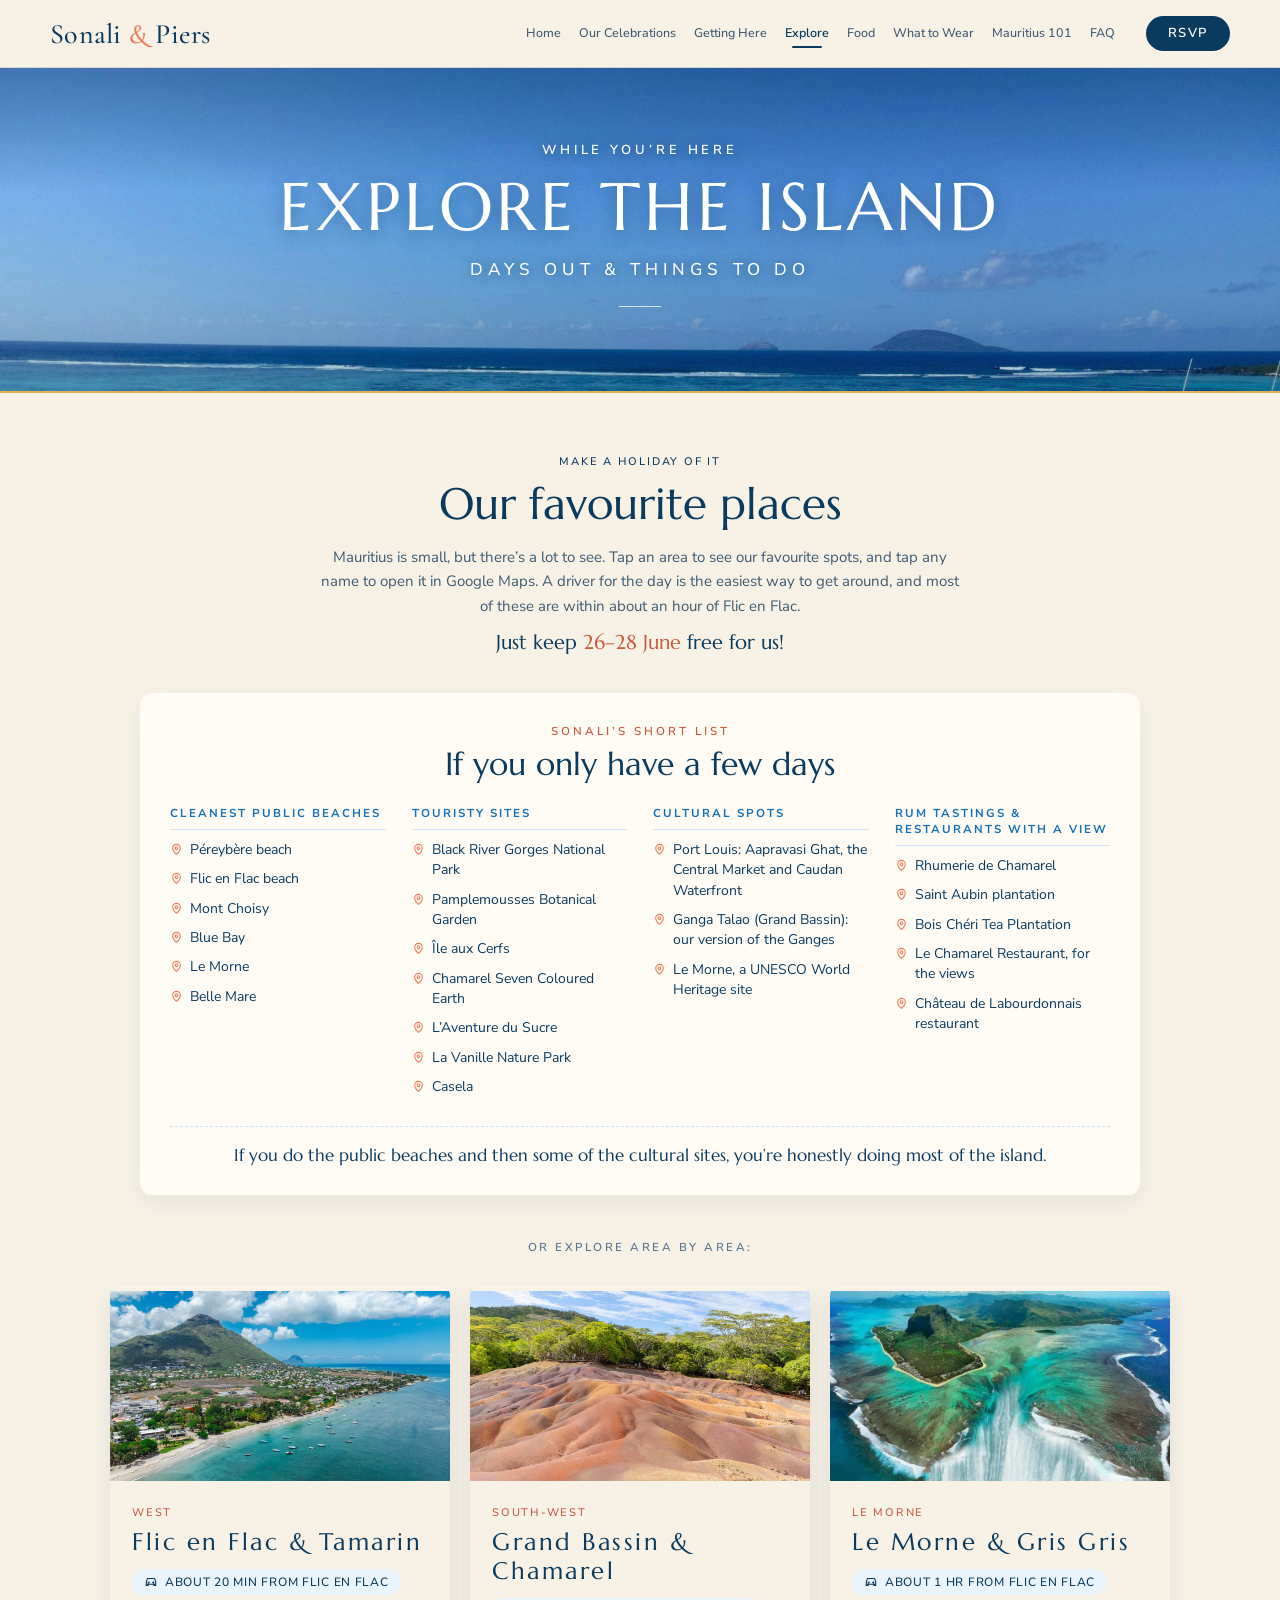
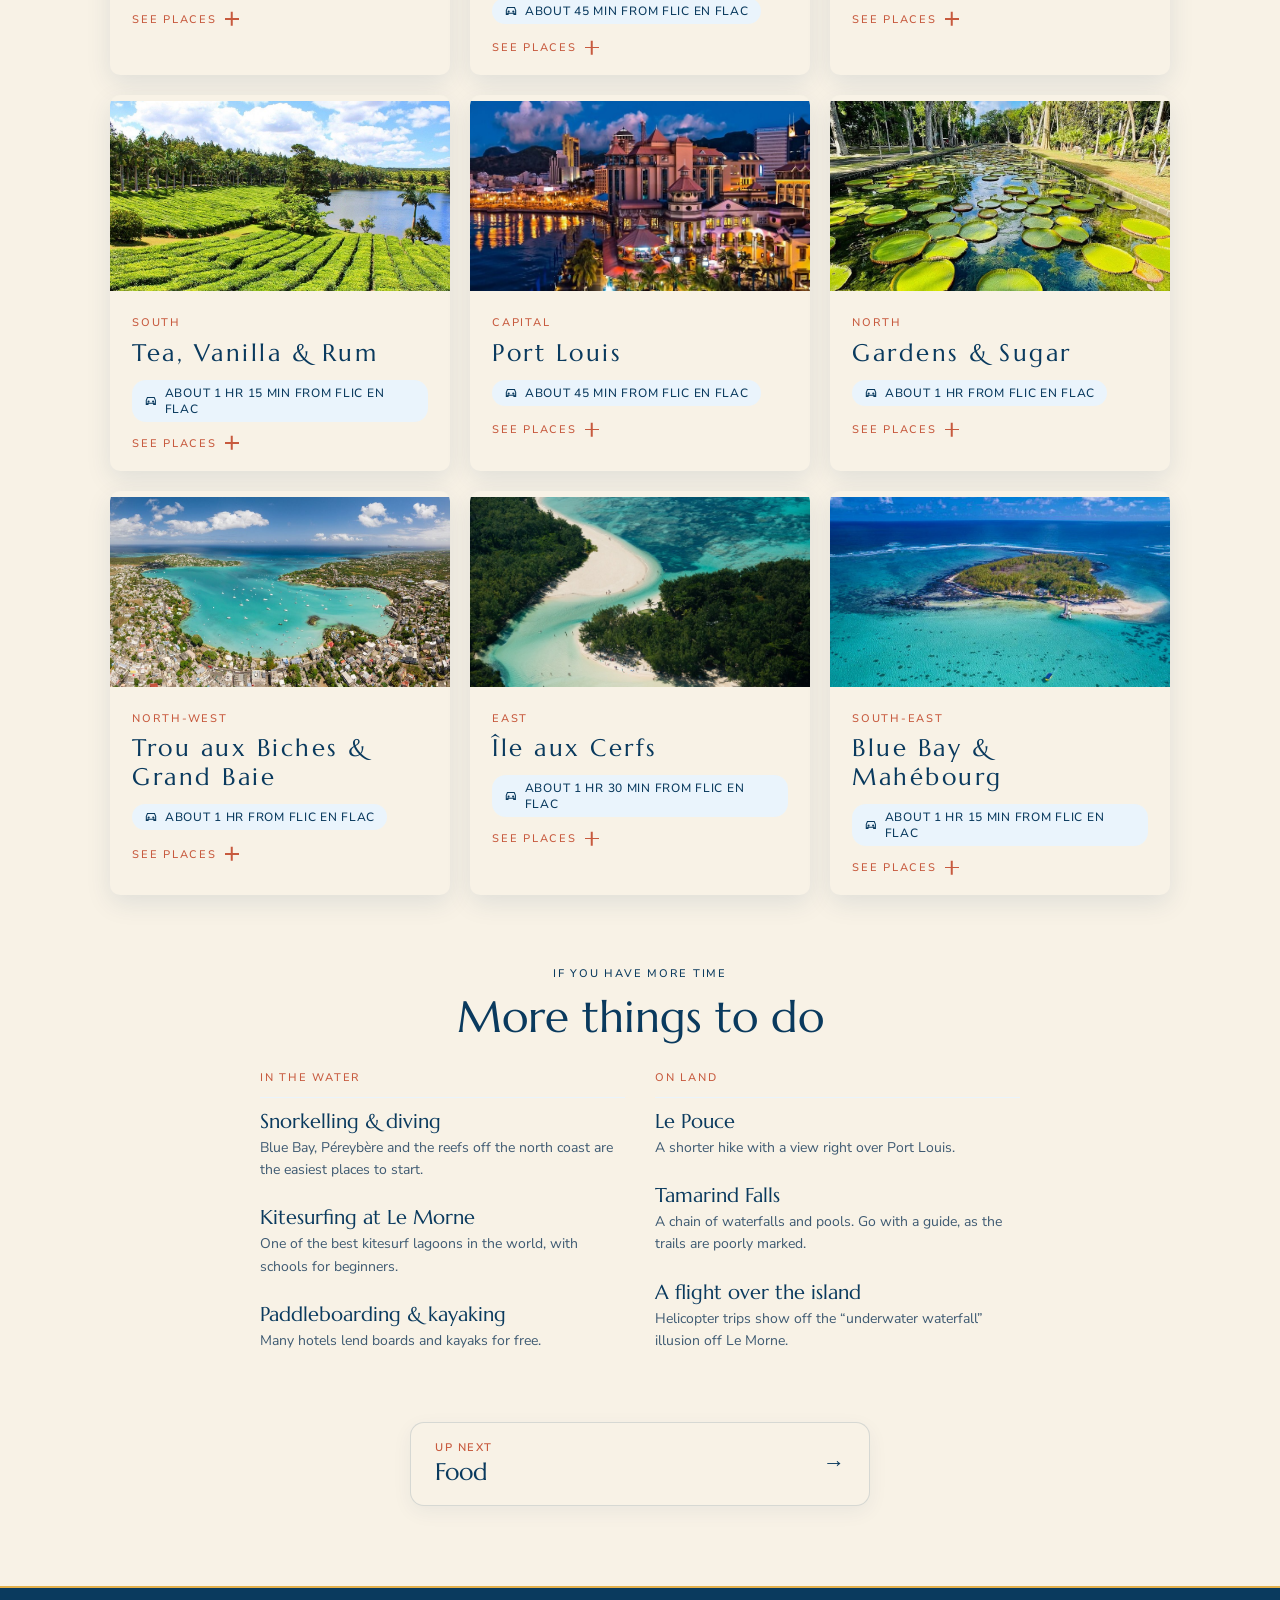
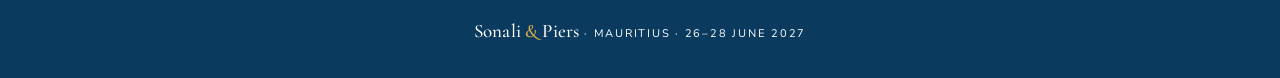
==== explore.html @ d10de2d9 "Five-tab phone menu, link previews, readable labels, code tidy-up - Phone menu: five tabs (Home, Cel" ====
<!doctype html>
<html lang="en">
<head>
		<meta charset="UTF-8" />
		<meta
			name="viewport"
			content="width=device-width, initial-scale=1.0, viewport-fit=cover" />
		<meta
			name="theme-color"
			content="#0d6663" />
		<title>Sonali &amp; Piers | Explore the Island</title>
		<meta name="description" content="Days out and things to do in Mauritius, from Sonali &amp; Piers’s wedding guide." />
		<meta property="og:type" content="website" />
		<meta property="og:site_name" content="Sonali &amp; Piers" />
		<meta property="og:title" content="Sonali &amp; Piers | Explore the Island" />
		<meta property="og:description" content="Days out and things to do in Mauritius, from Sonali &amp; Piers’s wedding guide." />
		<meta property="og:url" content="https://piers-kirk.github.io/sonali-and-piers-wedding-website/explore.html" />
		<meta property="og:image" content="https://piers-kirk.github.io/sonali-and-piers-wedding-website/assets/images/share.jpg" />
		<meta property="og:image:width" content="1200" />
		<meta property="og:image:height" content="630" />
		<meta property="og:image:alt" content="Sonali &amp; Piers, Mauritius, 26 to 28 June 2027, over an aerial photo of Le Morne" />
		<meta name="twitter:card" content="summary_large_image" />
		<meta name="theme-color" content="#f8f2e6" />
		<link
			rel="preconnect"
			href="https://fonts.googleapis.com" />
		<link
			rel="preconnect"
			href="https://fonts.gstatic.com"
			crossorigin />
		<link
			href="https://fonts.googleapis.com/css2?family=Cormorant+Garamond:wght@500;600&family=Marcellus&family=Nunito+Sans:wght@300;400;600;700&family=Great+Vibes&display=swap"
			rel="stylesheet" />
		<link rel="icon" href="assets/images/favicon.svg" type="image/svg+xml" />
		<link rel="stylesheet" href="assets/css/explore.css" />
		<link rel="stylesheet" href="assets/css/site.css" />
</head>
<body data-page="explore">
		<header class="site-head">
			<a class="brand" href="index.html#home" aria-label="Sonali and Piers, home">Sonali <span>&amp;</span> Piers</a>
			<nav class="site-nav" aria-label="Main"><a href="index.html#home" data-nav="home">Home</a><a href="index.html#itinerary" data-nav="itinerary">Our Celebrations</a><a href="index.html#travel" data-nav="travel">Getting Here</a><a href="explore.html" data-nav="explore">Explore</a><a href="food.html" data-nav="food">Food</a><a href="wear.html" data-nav="wear">What to Wear</a><a href="tips.html" data-nav="tips">Mauritius 101</a><a href="index.html#faq" data-nav="faq">FAQ</a></nav>
			<a class="head-rsvp" href="index.html#rsvp" data-nav="rsvp">RSVP</a>
		</header>
		<nav class="tabbar" aria-label="Main"><a href="index.html#home" data-nav="home"><svg viewBox="0 0 24 24" aria-hidden="true"><path d="M3 10.5 12 3l9 7.5"/><path d="M5 9.5V20h5v-6h4v6h5V9.5"/></svg><span>Home</span></a><a href="index.html#itinerary" data-nav="itinerary"><svg viewBox="0 0 24 24" aria-hidden="true"><rect x="3.5" y="5" width="17" height="15.5" rx="2"/><path d="M3.5 10h17M8 3v4M16 3v4"/><path d="m9.2 15 2 2 3.8-4" /></svg><span>Celebrations</span></a><a href="index.html#travel" data-nav="travel"><svg viewBox="0 0 24 24" aria-hidden="true"><path d="M10.2 20.5 12 15l4.6 4.3 1.6-.6-2.4-6.5 3.6-3.6a1.9 1.9 0 0 0-2.7-2.7l-3.6 3.6-6.5-2.4-.6 1.6L10.3 12l-5.5 1.8-1.4-1.4-1.3.6 2.3 2.8 2.8 2.3.6-1.3z"/></svg><span>Getting Here</span></a><a href="explore.html" data-nav="explore"><svg viewBox="0 0 24 24" aria-hidden="true"><circle cx="12" cy="12" r="8.5"/><path d="m15.5 8.5-2 5-5 2 2-5z"/></svg><span>Explore</span></a><button class="tab-more" type="button" aria-expanded="false" aria-controls="more-sheet"><svg viewBox="0 0 24 24" aria-hidden="true"><rect x="4" y="4" width="6.5" height="6.5" rx="1.6"/><rect x="13.5" y="4" width="6.5" height="6.5" rx="1.6"/><rect x="4" y="13.5" width="6.5" height="6.5" rx="1.6"/><rect x="13.5" y="13.5" width="6.5" height="6.5" rx="1.6"/></svg><span>More</span></button></nav>
		<div class="more-sheet" id="more-sheet" hidden><div class="more-scrim" data-close-more></div><div class="more-panel" role="dialog" aria-modal="true" aria-label="More pages"><p class="more-h">More</p><ul><li><a href="food.html" data-nav="food"><svg viewBox="0 0 24 24" aria-hidden="true"><path d="M7 3v8M4.5 3v5a2.5 2.5 0 0 0 5 0V3M7 11v10"/><path d="M17.5 21V3c-2.2 1.3-3.5 3.7-3.5 7v3h3.5"/></svg><span>Food</span><i aria-hidden="true">›</i></a></li><li><a href="wear.html" data-nav="wear"><svg viewBox="0 0 24 24" aria-hidden="true"><path d="M12 7.5a2 2 0 1 1 2-2"/><path d="M12 7.5v1.2L3.2 15.6a1 1 0 0 0 .6 1.9h16.4a1 1 0 0 0 .6-1.9L12 8.7"/></svg><span>What to Wear</span><i aria-hidden="true">›</i></a></li><li><a href="tips.html" data-nav="tips"><svg viewBox="0 0 24 24" aria-hidden="true"><circle cx="12" cy="12" r="8.5"/><path d="M12 11v5.5"/><circle cx="12" cy="7.8" r=".7" fill="currentColor"/></svg><span>Mauritius 101</span><i aria-hidden="true">›</i></a></li><li><a href="index.html#faq" data-nav="faq"><svg viewBox="0 0 24 24" aria-hidden="true"><circle cx="12" cy="12" r="8.5"/><path d="M9.7 9.5a2.4 2.4 0 1 1 3.3 2.2c-.7.3-1 .8-1 1.5v.4"/><circle cx="12" cy="16.6" r=".6" fill="currentColor"/></svg><span>FAQ</span><i aria-hidden="true">›</i></a></li></ul></div></div>
		<header class="hero mini" id="home"><div class="hero-content"><p class="eyebrow">WHILE YOU’RE HERE</p><h1>EXPLORE THE ISLAND</h1><p class="hero-location">DAYS OUT &amp; THINGS TO DO</p><span class="hero-rule" aria-hidden="true"></span></div></header>
<main><section class="explore xp">
<p class="section-label">MAKE A HOLIDAY OF IT</p><h2>Our favourite places</h2>
<p class="xp-lede">Mauritius is small, but there’s a lot to see. Tap an area to see our favourite spots, and tap any name to open it in Google Maps. A driver for the day is the easiest way to get around, and most of these are within about an hour of Flic en Flac.</p>
<p class="xp-save">Just keep <b>26–28 June</b> free for us!</p>
<div class="ql"><p class="ql-k">SONALI’S SHORT LIST</p><h3 class="ql-t">If you only have a few days</h3><div class="ql-grid"><div class="ql-c"><p class="ql-h">Cleanest public beaches</p><ul><li><a href="https://www.google.com/maps/search/?api=1&query=P%C3%A9reyb%C3%A8re+beach%2C+Mauritius" target="_blank" rel="noopener"><svg viewBox="0 0 24 24" aria-hidden="true"><path d="M12 21s-7-6.2-7-11.5A7 7 0 0 1 19 9.5C19 14.8 12 21 12 21z"/><circle cx="12" cy="9.5" r="2.5"/></svg><span>Péreybère beach</span></a></li><li><a href="https://www.google.com/maps/search/?api=1&query=Flic+en+Flac+public+beach%2C+Mauritius" target="_blank" rel="noopener"><svg viewBox="0 0 24 24" aria-hidden="true"><path d="M12 21s-7-6.2-7-11.5A7 7 0 0 1 19 9.5C19 14.8 12 21 12 21z"/><circle cx="12" cy="9.5" r="2.5"/></svg><span>Flic en Flac beach</span></a></li><li><a href="https://www.google.com/maps/search/?api=1&query=Mont+Choisy+beach%2C+Mauritius" target="_blank" rel="noopener"><svg viewBox="0 0 24 24" aria-hidden="true"><path d="M12 21s-7-6.2-7-11.5A7 7 0 0 1 19 9.5C19 14.8 12 21 12 21z"/><circle cx="12" cy="9.5" r="2.5"/></svg><span>Mont Choisy</span></a></li><li><a href="https://www.google.com/maps/search/?api=1&query=Blue+Bay+public+beach%2C+Mauritius" target="_blank" rel="noopener"><svg viewBox="0 0 24 24" aria-hidden="true"><path d="M12 21s-7-6.2-7-11.5A7 7 0 0 1 19 9.5C19 14.8 12 21 12 21z"/><circle cx="12" cy="9.5" r="2.5"/></svg><span>Blue Bay</span></a></li><li><a href="https://www.google.com/maps/search/?api=1&query=Le+Morne+public+beach%2C+Mauritius" target="_blank" rel="noopener"><svg viewBox="0 0 24 24" aria-hidden="true"><path d="M12 21s-7-6.2-7-11.5A7 7 0 0 1 19 9.5C19 14.8 12 21 12 21z"/><circle cx="12" cy="9.5" r="2.5"/></svg><span>Le Morne</span></a></li><li><a href="https://www.google.com/maps/search/?api=1&query=Belle+Mare+public+beach%2C+Mauritius" target="_blank" rel="noopener"><svg viewBox="0 0 24 24" aria-hidden="true"><path d="M12 21s-7-6.2-7-11.5A7 7 0 0 1 19 9.5C19 14.8 12 21 12 21z"/><circle cx="12" cy="9.5" r="2.5"/></svg><span>Belle Mare</span></a></li></ul></div><div class="ql-c"><p class="ql-h">Touristy sites</p><ul><li><a href="https://www.google.com/maps/search/?api=1&query=Black+River+Gorges+National+Park%2C+Mauritius" target="_blank" rel="noopener"><svg viewBox="0 0 24 24" aria-hidden="true"><path d="M12 21s-7-6.2-7-11.5A7 7 0 0 1 19 9.5C19 14.8 12 21 12 21z"/><circle cx="12" cy="9.5" r="2.5"/></svg><span>Black River Gorges National Park</span></a></li><li><a href="https://www.google.com/maps/search/?api=1&query=Sir+Seewoosagur+Ramgoolam+Botanical+Garden+Pamplemousses%2C+Mauritius" target="_blank" rel="noopener"><svg viewBox="0 0 24 24" aria-hidden="true"><path d="M12 21s-7-6.2-7-11.5A7 7 0 0 1 19 9.5C19 14.8 12 21 12 21z"/><circle cx="12" cy="9.5" r="2.5"/></svg><span>Pamplemousses Botanical Garden</span></a></li><li><a href="https://www.google.com/maps/search/?api=1&query=%C3%8Ele+aux+Cerfs%2C+Mauritius" target="_blank" rel="noopener"><svg viewBox="0 0 24 24" aria-hidden="true"><path d="M12 21s-7-6.2-7-11.5A7 7 0 0 1 19 9.5C19 14.8 12 21 12 21z"/><circle cx="12" cy="9.5" r="2.5"/></svg><span>Île aux Cerfs</span></a></li><li><a href="https://share.google/05uiLUKiW0CXOr5aU" target="_blank" rel="noopener"><svg viewBox="0 0 24 24" aria-hidden="true"><path d="M12 21s-7-6.2-7-11.5A7 7 0 0 1 19 9.5C19 14.8 12 21 12 21z"/><circle cx="12" cy="9.5" r="2.5"/></svg><span>Chamarel Seven Coloured Earth</span></a></li><li><a href="https://share.google/se6jQ05U9zBaQ1xWr" target="_blank" rel="noopener"><svg viewBox="0 0 24 24" aria-hidden="true"><path d="M12 21s-7-6.2-7-11.5A7 7 0 0 1 19 9.5C19 14.8 12 21 12 21z"/><circle cx="12" cy="9.5" r="2.5"/></svg><span>L’Aventure du Sucre</span></a></li><li><a href="https://www.google.com/maps/search/?api=1&query=La+Vanille+Nature+Park%2C+Mauritius" target="_blank" rel="noopener"><svg viewBox="0 0 24 24" aria-hidden="true"><path d="M12 21s-7-6.2-7-11.5A7 7 0 0 1 19 9.5C19 14.8 12 21 12 21z"/><circle cx="12" cy="9.5" r="2.5"/></svg><span>La Vanille Nature Park</span></a></li><li><a href="https://www.google.com/maps/search/?api=1&query=Casela+Nature+Park%2C+Mauritius" target="_blank" rel="noopener"><svg viewBox="0 0 24 24" aria-hidden="true"><path d="M12 21s-7-6.2-7-11.5A7 7 0 0 1 19 9.5C19 14.8 12 21 12 21z"/><circle cx="12" cy="9.5" r="2.5"/></svg><span>Casela</span></a></li></ul></div><div class="ql-c"><p class="ql-h">Cultural spots</p><ul><li><a href="https://www.google.com/maps/search/?api=1&query=Aapravasi+Ghat+Port+Louis%2C+Mauritius" target="_blank" rel="noopener"><svg viewBox="0 0 24 24" aria-hidden="true"><path d="M12 21s-7-6.2-7-11.5A7 7 0 0 1 19 9.5C19 14.8 12 21 12 21z"/><circle cx="12" cy="9.5" r="2.5"/></svg><span>Port Louis: Aapravasi Ghat, the Central Market and Caudan Waterfront</span></a></li><li><a href="https://www.google.com/maps/search/?api=1&query=Ganga+Talao+Grand+Bassin%2C+Mauritius" target="_blank" rel="noopener"><svg viewBox="0 0 24 24" aria-hidden="true"><path d="M12 21s-7-6.2-7-11.5A7 7 0 0 1 19 9.5C19 14.8 12 21 12 21z"/><circle cx="12" cy="9.5" r="2.5"/></svg><span>Ganga Talao (Grand Bassin): our version of the Ganges</span></a></li><li><a href="https://www.google.com/maps/search/?api=1&query=Le+Morne+Cultural+Landscape%2C+Mauritius" target="_blank" rel="noopener"><svg viewBox="0 0 24 24" aria-hidden="true"><path d="M12 21s-7-6.2-7-11.5A7 7 0 0 1 19 9.5C19 14.8 12 21 12 21z"/><circle cx="12" cy="9.5" r="2.5"/></svg><span>Le Morne, a UNESCO World Heritage site</span></a></li></ul></div><div class="ql-c"><p class="ql-h">Rum tastings &amp; restaurants with a view</p><ul><li><a href="https://www.google.com/maps/search/?api=1&query=Rhumerie+de+Chamarel%2C+Mauritius" target="_blank" rel="noopener"><svg viewBox="0 0 24 24" aria-hidden="true"><path d="M12 21s-7-6.2-7-11.5A7 7 0 0 1 19 9.5C19 14.8 12 21 12 21z"/><circle cx="12" cy="9.5" r="2.5"/></svg><span>Rhumerie de Chamarel</span></a></li><li><a href="https://www.google.com/maps/search/?api=1&query=Saint+Aubin+plantation%2C+Mauritius" target="_blank" rel="noopener"><svg viewBox="0 0 24 24" aria-hidden="true"><path d="M12 21s-7-6.2-7-11.5A7 7 0 0 1 19 9.5C19 14.8 12 21 12 21z"/><circle cx="12" cy="9.5" r="2.5"/></svg><span>Saint Aubin plantation</span></a></li><li><a href="https://www.google.com/maps/search/?api=1&query=Bois+Ch%C3%A9ri+Tea+Plantation%2C+Mauritius" target="_blank" rel="noopener"><svg viewBox="0 0 24 24" aria-hidden="true"><path d="M12 21s-7-6.2-7-11.5A7 7 0 0 1 19 9.5C19 14.8 12 21 12 21z"/><circle cx="12" cy="9.5" r="2.5"/></svg><span>Bois Chéri Tea Plantation</span></a></li><li><a href="https://www.google.com/maps/search/?api=1&query=Le+Chamarel+Restaurant%2C+Mauritius" target="_blank" rel="noopener"><svg viewBox="0 0 24 24" aria-hidden="true"><path d="M12 21s-7-6.2-7-11.5A7 7 0 0 1 19 9.5C19 14.8 12 21 12 21z"/><circle cx="12" cy="9.5" r="2.5"/></svg><span>Le Chamarel Restaurant, for the views</span></a></li><li><a href="https://www.google.com/maps/search/?api=1&query=Ch%C3%A2teau+de+Labourdonnais%2C+Mauritius" target="_blank" rel="noopener"><svg viewBox="0 0 24 24" aria-hidden="true"><path d="M12 21s-7-6.2-7-11.5A7 7 0 0 1 19 9.5C19 14.8 12 21 12 21z"/><circle cx="12" cy="9.5" r="2.5"/></svg><span>Château de Labourdonnais restaurant</span></a></li></ul></div></div><p class="ql-note">If you do the public beaches and then some of the cultural sites, you’re honestly doing most of the island.</p></div>
<p class="ql-more">Or explore area by area:</p>
<div class="xp-app" id="xp-app">
<div class="xp-grid" id="xp-grid"></div>
</div>
</div>
<div class="mo"><p class="section-label">IF YOU HAVE MORE TIME</p><h2>More things to do</h2><div class="mo-grid"><div class="mo-col"><p class="mo-h">IN THE WATER</p><div class="mo-i"><b>Snorkelling &amp; diving</b><p>Blue Bay, Péreybère and the reefs off the north coast are the easiest places to start.</p></div><div class="mo-i"><b>Kitesurfing at Le Morne</b><p>One of the best kitesurf lagoons in the world, with schools for beginners.</p></div><div class="mo-i"><b>Paddleboarding &amp; kayaking</b><p>Many hotels lend boards and kayaks for free.</p></div></div><div class="mo-col"><p class="mo-h">ON LAND</p><div class="mo-i"><b>Le Pouce</b><p>A shorter hike with a view right over Port Louis.</p></div><div class="mo-i"><b>Tamarind Falls</b><p>A chain of waterfalls and pools. Go with a guide, as the trails are poorly marked.</p></div><div class="mo-i"><b>A flight over the island</b><p>Helicopter trips show off the “underwater waterfall” illusion off Le Morne.</p></div></div></div></div>


<a class="view-next" href="food.html"><small>Up next</small><b>Food</b><span aria-hidden="true">→</span></a></section></main>
<footer><p><span class="fn">Sonali <span class="name-amp">&amp;</span> Piers</span> · MAURITIUS · 26–28 JUNE 2027</p></footer>
<script src="assets/js/script.js"></script>
		<script src="assets/js/site.js"></script>
<script src="assets/js/explore.js"></script>
</body></html>
---- assets/css/explore.css ----
:root{--green:#0a3a5e;--deep:#0a3a5e;--cream:#f8f2e6;--mist:#eaf4fc;--ink:#0a3a5e;--serif:"Marcellus",Georgia,serif;--sans:"Nunito Sans",Arial,sans-serif}
*{box-sizing:border-box;margin:0;padding:0}
html{scroll-behavior:smooth;scroll-padding-top:70px}
body{font-family:var(--sans);color:var(--ink);background:var(--cream);line-height:1.6}
a{color:inherit}
.hero{position:relative;height:min(720px,72vw);min-height:560px;display:flex;align-items:center;justify-content:center;color:white;text-align:center;background:linear-gradient(rgba(10, 58, 94, .13),rgba(10, 58, 94, .09)),url("https://images.unsplash.com/photo-1507525428034-b723cf961d3e?auto=format&fit=crop&w=2400&q=90") center 56%/cover no-repeat}
.nav{position:absolute;top:0;left:50%;transform:translateX(-50%);width:min(760px,86%);height:105px;display:grid;grid-template-columns:1fr 64px 1fr;align-items:center;z-index:2}

.nav a{text-decoration:none;font-size:10px;letter-spacing:3px;text-transform:uppercase;text-shadow:0 1px 8px rgba(0,0,0,.25)}

.hero-content{margin-top:45px}
.eyebrow,.section-label{font-size:10px;letter-spacing:4px;font-weight:500}
.hero h1{font:400 clamp(52px,6.2vw,84px)/1 var(--serif);letter-spacing:.055em;margin:13px 0 12px}
.hero h1 span{font-size:.9em}
.hero-location{font-size:13px;letter-spacing:5px;margin-top:16px}
.hero-date{font-size:10px;letter-spacing:4px;margin-top:8px}
.hero-rule{display:block;width:42px;height:1px;background:currentColor;margin:22px auto 0;opacity:.75}
.intro{position:relative;text-align:center;padding:55px 20px 64px;overflow:hidden}
.intro:before,.intro:after{content:"❧";position:absolute;top:20px;font:140px/1 var(--serif);color:#1670b8;opacity:.24}
.intro:before{left:-28px;transform:rotate(-35deg)}
.intro:after{right:-28px;transform:scaleX(-1) rotate(-35deg)}
.section-label{color:var(--deep);margin-bottom:10px}
.intro h2,.travel h2,.faq h2{font:400 clamp(34px,4vw,48px)/1.05 var(--serif);color:var(--deep)}

.celebrations{background:linear-gradient(180deg,#eaf4fc,#eaf4fc);padding:48px 6% 62px}
.section-heading{display:flex;align-items:center;justify-content:center;gap:28px}
.section-heading span{width:38px;height:1px;background:#5a7891}
.section-heading h2{font:500 17px/1 var(--serif);letter-spacing:5px}

.dress{padding-top:12px;color:#3e5a72;border-top:1px solid #f8f2e6;margin-top:14px!important}
.travel,.faq{text-align:center;padding:68px 22px}
.travel{background:var(--cream)}
.travel>p:last-child{font-size:12px;margin:14px auto 0;color:#3e5a72}
.faq{background:#eaf4fc}
.faq details{max-width:680px;margin:0 auto;border-bottom:1px solid #eaf4fc;text-align:left}
.faq details:first-of-type{margin-top:30px;border-top:1px solid #eaf4fc}
.faq summary{cursor:pointer;padding:17px 4px;font:400 20px var(--serif)}
.faq details p{padding:0 4px 18px;font-size:12px;color:#3e5a72}
.countdown-rsvp{position:relative;min-height:320px;display:flex;align-items:center;justify-content:center;text-align:center;background:linear-gradient(rgba(234, 244, 252, .20),rgba(234, 244, 252, .20)),url("https://images.unsplash.com/photo-1507525428034-b723cf961d3e?auto=format&fit=crop&w=2200&q=88") center 73%/cover no-repeat}
.countdown-wrap{padding:36px 20px}
.countdown{display:flex;justify-content:center;align-items:center;gap:24px;margin:8px auto 18px}
.countdown div{min-width:70px}
.countdown span{font:400 38px/1 var(--serif)}
.countdown p{font-size:8px;letter-spacing:1.8px;margin-top:4px}
.countdown i{display:block;width:1px;height:32px;background:rgba(10, 58, 94, .42)}
.rsvp-button{display:inline-flex;min-width:150px;justify-content:center;gap:18px;padding:12px 24px;border-radius:28px;background:var(--green);color:white;text-decoration:none;font-size:9px;letter-spacing:3px}
.cant-wait{margin-top:15px;font-size:8px;letter-spacing:2.4px}

#rsvp-form{display:flex;flex-direction:column;gap:13px;max-width:500px;margin:28px auto 0}
input,select,textarea{width:100%;border:1px solid #eaf4fc;background:#f8f2e6;padding:14px 15px;color:var(--deep);font:11px var(--sans);outline:none}
textarea{min-height:100px;resize:vertical}
input:focus,select:focus,textarea:focus{border-color:var(--green)}
button{align-self:center;margin-top:6px;border:0;border-radius:28px;background:var(--green);color:white;padding:14px 31px;font:500 9px var(--sans);letter-spacing:2.5px;cursor:pointer}

#rsvp-message{font:400 22px var(--serif);margin-top:16px}
footer{text-align:center;padding:28px 20px;background:var(--deep);color:white;font-size:8px;letter-spacing:2px}
@media(max-width:720px){.hero{height:80svh;min-height:600px}
.nav{width:94%;height:auto;padding:22px 0;grid-template-columns:1fr}

.nav a{font-size:8px;letter-spacing:1.5px}
.hero h1{font-size:clamp(42px,12vw,64px)}
.intro:before,.intro:after{font-size:80px}

.countdown{gap:9px}
.countdown div{min-width:52px}
.countdown span{font-size:31px}
.countdown i{height:26px}
.section-heading{gap:14px}
.section-heading h2{font-size:15px;letter-spacing:3px}}
@media(prefers-reduced-motion:reduce){html{scroll-behavior:auto}}

/* Mockup look */
.hero{background:url("../images/hero.jpg") center 45%/cover no-repeat;height:min(680px,46vw);min-height:440px}

.nav a{font-size:11px;letter-spacing:3px;text-shadow:0 1px 6px rgba(10, 58, 94, .25)}

.hero-content{margin-top:6px}

.hero h1{font-weight:300;font-size:clamp(46px,6.3vw,92px)}

.intro{background:#f8f2e6;padding:54px 20px 60px;min-height:320px}
.intro:before,.intro:after{content:none}

.deco{position:absolute;top:0;width:min(12.5vw,150px);aspect-ratio:128/298;background-size:100% 100%;background-repeat:no-repeat}

.deco-l{left:0;background-image:url("../images/palm-left.jpg");-webkit-mask-image:linear-gradient(to right,#000 78%,transparent);mask-image:linear-gradient(to right,#000 78%,transparent)}

.deco-r{right:0;background-image:url("../images/palm-right.jpg");-webkit-mask-image:linear-gradient(to left,#000 78%,transparent);mask-image:linear-gradient(to left,#000 78%,transparent)}

.intro h2:after{content:"";display:block;width:38px;height:1px;background:#5a7891;margin:22px auto 0}

.celebrations{background:#eaf4fc}
.section-heading h2{font-size:19px}

.countdown-rsvp{background:url("../images/rsvp-bg.jpg") center/cover no-repeat;min-height:340px}

.cant-wait:after{content:"♡";display:block;font-size:18px;letter-spacing:0;margin-top:12px}

@media(max-width:720px){.hero{height:78svh;min-height:540px}
.nav a{font-size:8px;letter-spacing:1.5px}
.hero h1{font-size:clamp(40px,11vw,60px)}
.deco{display:none}}

/* Travel, FAQ & Explore */
.travel-intro{max-width:560px;margin:14px auto 0;font-size:12px;color:#3e5a72}

.board{max-width:720px;margin:30px auto 0;padding:14px 22px;background:#0a3a5e;border-radius:8px;text-align:left}

.flap{display:flex;flex-wrap:wrap;gap:2px;font:600 13px/1 "Courier New",monospace}

.flap .t{display:inline-block;min-width:15px;padding:6px 2px;background:#0a3a5e;border-radius:2px;text-align:center;animation:flip .6s ease both}

@keyframes flip{from{transform:rotateX(90deg)}
to{transform:none}
}

@keyframes blink{50%{opacity:.6}
}

.travel-note{max-width:560px;margin:22px auto 0;font-size:12px;color:#3e5a72}
.travel-note a,.faq details a{color:var(--green)}

.stay{max-width:560px;margin:34px auto 0;padding:26px 28px;background:#f8f2e6;border-radius:6px;box-shadow:0 6px 20px rgba(10, 58, 94, .07)}

.stay h3{font:400 28px var(--serif);color:var(--deep);margin-bottom:8px}
.stay p{font-size:12px;color:#3e5a72}

.hero.mini{height:min(380px,34vw);min-height:300px}
.hero.mini h1{font-size:clamp(40px,5.2vw,68px)}

.explore{padding:60px 22px 72px;background:var(--cream);text-align:center}
.explore h2{font:400 clamp(30px,4vw,44px)/1.1 var(--serif);color:var(--deep)}

.trips{max-width:1000px;margin:36px auto 0;display:grid;grid-template-columns:repeat(auto-fit,minmax(300px,1fr));gap:22px;text-align:left}

.back{margin-top:36px}

@media(prefers-reduced-motion:reduce){.flap .t{animation:none}}

.xp h2{margin-top:2px}
.xp-lede{max-width:640px;margin:16px auto 0;font-size:12px;color:#3e5a72}
.xp-save{font-family:var(--serif);font-size:20px;color:var(--green);margin-top:8px}
.xp-save b{font-weight:400;color:#f07a5a}

.dy{background:#f8f2e6;border-radius:6px;overflow:hidden;box-shadow:0 6px 20px rgba(10, 58, 94, .07);display:flex;flex-direction:column}

.dy h3{font:400 30px/1.1 var(--serif);color:var(--deep);margin-top:6px}

.dn{width:24px;height:24px;border-radius:50%;background:var(--green);color:#fff;font:400 14px/24px var(--serif);text-align:center}

.mo{max-width:1000px;margin:70px auto 0}
.mo h2{margin-top:2px}
.mo-grid{display:grid;grid-template-columns:repeat(2,minmax(0,1fr));gap:30px;margin:28px auto 0;max-width:760px;text-align:left}
.mo-col{min-width:0}
.mo-h{font-size:9px;letter-spacing:2.8px;color:#f07a5a;font-weight:500;padding-bottom:10px;border-bottom:1px solid #eaf4fc}
.mo-i{padding:12px 0;border-bottom:1px solid #f8f2e6}
.mo-i b{display:block;font:400 20px/1.2 var(--serif);color:var(--deep)}
.mo-i p{font-size:11.5px;color:#3e5a72;margin-top:3px}
.food-cta{display:flex;flex-direction:column;align-items:center;gap:4px;max-width:640px;margin:64px auto 0;padding:34px 24px;border-radius:8px;text-decoration:none;color:#fff;background:linear-gradient(135deg,#0a3a5e,#0a3a5e);box-shadow:0 10px 28px rgba(10, 58, 94, .2);transition:transform .25s}
.food-cta:hover{transform:translateY(-3px)}
.fc-eye{font-size:9px;letter-spacing:3px;color:#f6c98f}
.fc-t{font:400 clamp(28px,3.6vw,38px)/1.1 var(--serif)}
.fc-a{font-size:11px;letter-spacing:1px;opacity:.85}

@media(max-width:720px){.mo-grid{grid-template-columns:1fr;gap:20px;max-width:460px;margin-left:auto;margin-right:auto}}
@media(prefers-reduced-motion:reduce){.food-cta{transition:none}}

/* Mobile: easier-to-tap, more readable nav */
@media(max-width:720px){.nav a{font-size:10px;letter-spacing:2px;padding:10px 4px;display:inline-block}}

/* Mobile: taller, more readable Explore/Food header */
@media(max-width:720px){.hero.mini{height:auto;min-height:360px;padding:120px 0 44px}
.hero.mini:before{content:"";position:absolute;inset:0;background:linear-gradient(rgba(10, 58, 94, .2),rgba(10, 58, 94, .32))}
.hero.mini .hero-content{position:relative;z-index:1;margin-top:0;padding:0 18px}
.hero.mini .hero-location{font-size:11px;letter-spacing:3px;line-height:1.8;text-shadow:0 1px 8px rgba(10, 58, 94, .5)}
.hero.mini h1{text-shadow:0 1px 10px rgba(10, 58, 94, .35)}}

/* Real photos */
.hero.mini{background-image:url("../images/hero.jpg");background-size:cover;background-position:center 88%}
@media(min-width:721px){.hero.mini:before{content:"";position:absolute;inset:0;background:linear-gradient(rgba(10, 58, 94, .2),rgba(10, 58, 94, .32))}.hero.mini .hero-content{position:relative;z-index:1}}
/* Explore header: Le Morne, full peak */
.hero.mini{height:min(470px,40vw);min-height:340px;background-position:center 0%}
@media(min-width:721px){.hero.mini:before{background:linear-gradient(rgba(10, 58, 94, .38),rgba(10, 58, 94, .08) 38%,rgba(10, 58, 94, .3))}}
@media(max-width:720px){.hero.mini{min-height:420px;background-position:58% 0%}.hero.mini:before{background:linear-gradient(rgba(10, 58, 94, .4),rgba(10, 58, 94, .1) 40%,rgba(10, 58, 94, .32))}}
/* Longer menu labels: keep each on one line */
.nav a{white-space:nowrap}
@media(min-width:721px){.nav{width:min(1000px,94%)}}
@media(max-width:720px){.nav a{font-size:9px;letter-spacing:1.6px}}

/* Deadline under the top RSVP button */
.hero-by{margin-top:14px;text-shadow:0 1px 10px rgba(10, 58, 94, .55)}
/* Floating RSVP pill (phones only) */

/* Explore: map + list */
.xp-app{max-width:1060px;margin:30px auto 0;text-align:left}

.xp-k{font-size:9px;letter-spacing:3px;color:#f07a5a;font-weight:500}

.xp-link{display:inline-flex;align-items:center;gap:7px;color:var(--deep);text-decoration:none}
.xp-link svg{width:15px;height:15px;stroke:#f07a5a;stroke-width:1.8;flex:0 0 auto}
.xp-link b{font:500 20px var(--serif);border-bottom:1px solid rgba(10, 58, 94, .3)}
.xp-link:hover b{border-bottom-color:var(--green)}

/* area banner, drive time, route button, our pick */

.xp-route{display:flex;width:fit-content;align-items:center;gap:8px;margin:0 0 14px;padding:11px 18px;border-radius:22px;background:var(--green);color:#fff;font:500 9px var(--sans);letter-spacing:2px;text-transform:uppercase;text-decoration:none}
.xp-route svg{width:15px;height:15px;stroke:#fff;fill:none;stroke-width:1.8}
.xp-route:hover{background:var(--deep)}
.xp-fav{display:inline-block;margin-left:10px;font:500 8px var(--sans);letter-spacing:1.6px;background:#f6e3b5;color:#e3b04b;border-radius:10px;padding:2px 9px;vertical-align:3px}

/* area cards (replaces the drawn map) */
.xp-grid{display:grid;grid-template-columns:repeat(3,minmax(0,1fr));gap:20px;align-items:start}
.xc{background:#f8f2e6;border-radius:10px;overflow:hidden;box-shadow:0 8px 26px rgba(10, 58, 94, .1);transition:box-shadow .2s,transform .2s}
.xc:hover{box-shadow:0 12px 30px rgba(10, 58, 94, .16);transform:translateY(-2px)}
.xc.open{grid-column:1/-1;transform:none}
.xc-h{display:block;width:100%;padding:0;border:0;background:none;text-align:left;cursor:pointer;font:inherit;color:inherit}
.xc-art{display:block;height:130px;overflow:hidden}.xc-art svg{display:block;width:100%;height:100%}
.xc.open .xc-art{height:160px}
.xc-b{display:block;padding:18px 22px 20px}
.xc-t{display:block;font:500 24px/1.2 var(--serif);color:var(--deep);margin:4px 0 12px}
.xc-d{display:inline-flex;align-items:center;gap:7px;padding:5px 12px;border-radius:14px;background:#eaf4fc;font:500 9px var(--sans);letter-spacing:1.6px;text-transform:uppercase;color:var(--green)}
.xc-d svg{width:14px;height:14px;stroke:currentColor;fill:none;stroke-width:1.8}
.xc-m{display:flex;align-items:center;gap:8px;margin-top:14px;font:500 9px var(--sans);letter-spacing:2px;text-transform:uppercase;color:#f07a5a}
.xc-m u{width:14px;height:14px;position:relative;text-decoration:none}.xc-m u:before,.xc-m u:after{content:"";position:absolute;background:currentColor;left:0;right:0;top:6px;height:1.5px}.xc-m u:after{transform:rotate(90deg);transition:transform .2s}
.xc.open .xc-m u:after{transform:rotate(0)}
.xc-h:focus-visible{outline:2px solid var(--green);outline-offset:-2px}
.xc-p{padding:6px 26px 14px;border-top:1px solid rgba(10, 58, 94, .12)}
.xc-p .xp-route{margin-top:16px}
.xc-p ol{list-style:none;margin:0;padding:0;columns:2;column-gap:36px}
.xc-p li{display:flex;gap:14px;padding:14px 8px;border-top:1px solid rgba(10, 58, 94, .12);break-inside:avoid}
.xc-p li:first-child{border-top:0}
.xc-p .dn{flex:0 0 26px;height:26px;border-radius:50%;background:#f07a5a;color:#fff;font:600 11px/26px var(--sans);text-align:center}
.xc-p li p{font-size:12px;line-height:1.7;color:#3e5a72;margin:3px 0 0}.xc-p li p a{color:var(--green)}
@media(max-width:900px){.xp-grid{grid-template-columns:repeat(2,minmax(0,1fr))}}
@media(max-width:620px){.xp-grid{grid-template-columns:1fr;gap:16px}.xc-p{padding:4px 18px 10px}.xc-p ol{columns:1}.xc-b{padding:16px 18px 18px}}
@media(prefers-reduced-motion:reduce){.xc,.xc-m u:after{transition:none}.xc:hover{transform:none}}
.xc-m i{font-style:normal}
.xp-grid{align-items:stretch}
.xc.open{align-self:start}
.xc-p li,.xc-p li:first-child{border-top:0;border-bottom:1px solid rgba(10, 58, 94, .12)}

/* Sonali's short list */
.ql{max-width:1000px;margin:34px auto 44px;padding:30px 30px 26px;background:#fffcf5;border-radius:12px;box-shadow:0 8px 26px rgba(10,58,94,.08);text-align:left}
.ql-k{font:600 10px "Nunito Sans",sans-serif;letter-spacing:3px;color:#c75a3e;margin:0;text-align:center}
.ql-t{font:400 clamp(24px,3vw,32px)/1.2 "Marcellus",Georgia,serif;color:#0a3a5e;margin:6px 0 22px;text-align:center}
.ql-grid{display:grid;grid-template-columns:repeat(4,minmax(0,1fr));gap:26px}
.ql-h{font:700 10.5px "Nunito Sans",sans-serif;letter-spacing:2px;text-transform:uppercase;color:#1670b8;margin:0 0 10px;padding-bottom:8px;border-bottom:1px solid #cfe4f5}
.ql ul{list-style:none;margin:0;padding:0}
.ql li{margin:0 0 9px}
.ql a{display:flex;gap:7px;align-items:flex-start;color:#0a3a5e;text-decoration:none;font:400 14px/1.45 "Nunito Sans",sans-serif}
.ql a:hover span{text-decoration:underline;text-decoration-color:#f07a5a;text-underline-offset:3px}
.ql a svg{flex:0 0 13px;width:13px;height:13px;margin-top:3px;fill:none;stroke:#f07a5a;stroke-width:2}
.ql-note{margin:20px 0 0;padding-top:16px;border-top:1px dashed #cfe4f5;text-align:center;font:400 17px/1.5 "Marcellus",Georgia,serif;color:#0a3a5e}
.ql-more{text-align:center;font:600 10.5px "Nunito Sans",sans-serif;letter-spacing:2.5px;text-transform:uppercase;color:#5a7891;margin:0 0 18px}
@media(max-width:900px){.ql-grid{grid-template-columns:repeat(2,minmax(0,1fr))}}
@media(max-width:560px){.ql{padding:24px 18px 20px;margin:26px 0 34px}.ql-grid{grid-template-columns:1fr;gap:20px}}
---- assets/css/site.css ----
/* ==========================================================================
   Shared site styles, loaded last on every page.
   - The menu: a bar along the top, plus a tab bar along the bottom on phones
   - One-section-at-a-time view switching on the home page
   - Readability: darker photo overlays and larger small print
   ========================================================================== */

:root {
	--head-h: 68px;
	--tab-h: 0px;
	--muted: #3e5a72;
	--line: rgba(10, 58, 94, 0.14);
}

/* --------------------------------------------------------------------------
   Top bar (all pages)
   -------------------------------------------------------------------------- */
.site-head {
	position: sticky;
	top: 0;
	z-index: 60;
	height: var(--head-h);
	display: flex;
	align-items: center;
	gap: 24px;
	padding: 0 max(24px, calc((100% - 1180px) / 2));
	background: rgba(248, 242, 230, 0.96);
	-webkit-backdrop-filter: blur(10px);
	backdrop-filter: blur(10px);
	border-bottom: 1px solid var(--line);
}
.brand {
	font: 500 26px/1 var(--serif);
	color: var(--deep);
	text-decoration: none;
	white-space: nowrap;
	letter-spacing: 0.01em;
}
.brand span {
	font-style: italic;
	color: #f07a5a;
}
.site-nav {
	display: flex;
	gap: 4px;
	margin-left: auto;
}
.site-nav a {
	position: relative;
	padding: 10px 14px;
	font: 500 14px/1 var(--sans);
	color: var(--muted);
	text-decoration: none;
	border-radius: 8px;
	transition: color 0.2s, background-color 0.2s;
}
.site-nav a:hover {
	color: var(--deep);
	background: rgba(10, 58, 94, 0.07);
}
.site-nav a[aria-current='page'] {
	color: var(--deep);
	font-weight: 600;
}
.site-nav a[aria-current='page']::after {
	content: '';
	position: absolute;
	left: 14px;
	right: 14px;
	bottom: 2px;
	height: 2px;
	border-radius: 2px;
	background: var(--green);
}
.head-rsvp {
	flex-shrink: 0;
	padding: 11px 22px;
	border-radius: 999px;
	background: var(--green);
	color: #fff;
	font: 600 13px/1 var(--sans);
	letter-spacing: 0.12em;
	text-decoration: none;
	transition: background-color 0.2s;
}
.head-rsvp:hover {
	background: var(--deep);
}
.site-nav a:focus-visible,
.head-rsvp:focus-visible,
.brand:focus-visible,
.tabbar a:focus-visible,
.view-next:focus-visible {
	outline: 2px solid var(--green);
	outline-offset: 2px;
}

/* --------------------------------------------------------------------------
   Bottom tab bar (phones and small tablets)
   -------------------------------------------------------------------------- */
.tabbar {
	display: none;
}

@media (max-width: 900px) {
	:root {
		--head-h: 58px;
		--tab-h: calc(64px + env(safe-area-inset-bottom, 0px));
	}
	.site-head {
		padding: 0 16px;
	}
	.brand {
		font-size: 23px;
	}
	.site-nav {
		display: none;
	}
	.head-rsvp {
		margin-left: auto;
		padding: 10px 20px;
	}
	.tabbar {
		position: fixed;
		left: 0;
		right: 0;
		bottom: 0;
		z-index: 60;
		display: grid;
		grid-template-columns: repeat(6, 1fr);
		height: var(--tab-h);
		padding-bottom: env(safe-area-inset-bottom, 0px);
		background: rgba(248, 242, 230, 0.97);
		-webkit-backdrop-filter: blur(10px);
		backdrop-filter: blur(10px);
		border-top: 1px solid var(--line);
		box-shadow: 0 -4px 18px rgba(10, 58, 94, 0.06);
	}
	.tabbar a {
		display: flex;
		flex-direction: column;
		align-items: center;
		justify-content: center;
		gap: 4px;
		color: var(--muted);
		text-decoration: none;
		font: 500 11px/1 var(--sans);
		-webkit-tap-highlight-color: transparent;
	}
	.tabbar svg {
		width: 24px;
		height: 24px;
		fill: none;
		stroke: currentColor;
		stroke-width: 1.7;
		stroke-linecap: round;
		stroke-linejoin: round;
		padding: 2px 10px;
		box-sizing: content-box;
		border-radius: 999px;
		transition: background-color 0.2s;
	}
	.tabbar a[aria-current='page'] {
		color: var(--deep);
		font-weight: 600;
	}
	.tabbar a[aria-current='page'] svg {
		background: rgba(10, 58, 94, 0.12);
		stroke-width: 2;
	}
	body footer {
		padding-bottom: calc(32px + var(--tab-h));
	}
}

/* Anchored content never hides under the sticky top bar. */
html {
	scroll-padding-top: calc(var(--head-h) + 12px);
}

/* --------------------------------------------------------------------------
   One section at a time (home page, when JavaScript is on)
   -------------------------------------------------------------------------- */
[data-view][hidden] {
	display: none !important;
}
/* The wavy tops were drawn to blend into the section above; each section now
   starts straight under the menu, so they're not needed. */
.has-views .celebrations::before,
.has-views .travel::before,
.has-views .faq::before {
	display: none;
}
.has-views .celebrations,
.has-views .travel,
.has-views .faq {
	padding-top: 56px;
}
@media (max-width: 720px) {
	.has-views .celebrations,
	.has-views .travel,
	.has-views .faq {
		padding-top: 40px;
	}
}

/* "Up next" link at the end of each section */
.view-next {
	display: grid;
	grid-template-columns: 1fr auto;
	align-items: center;
	column-gap: 18px;
	width: min(460px, 100%);
	margin: 56px auto 8px;
	padding: 18px 24px;
	border: 1px solid var(--line);
	border-radius: 14px;
	background: #f8f2e6;
	color: var(--deep);
	text-align: left;
	text-decoration: none;
	box-shadow: 0 6px 20px rgba(10, 58, 94, 0.06);
	transition: transform 0.2s, box-shadow 0.2s;
	position: relative;
	z-index: 2;
}
.view-next:hover {
	transform: translateY(-2px);
	box-shadow: 0 10px 26px rgba(10, 58, 94, 0.1);
}
.view-next small {
	grid-column: 1;
	font: 600 11px/1.2 var(--sans);
	letter-spacing: 0.14em;
	text-transform: uppercase;
	color: #f07a5a;
}
.view-next b {
	grid-column: 1;
	font: 500 24px/1.2 var(--serif);
	margin-top: 4px;
}
.view-next span {
	grid-column: 2;
	grid-row: 1 / span 2;
	font-size: 22px;
	color: var(--green);
}
.story .view-next {
	margin-top: 64px;
}

/* --------------------------------------------------------------------------
   Photo headers: no menu inside them any more, and stronger shading so the
   white text is easy to read.
   -------------------------------------------------------------------------- */
.hero {
	height: auto;
	min-height: min(640px, calc(100svh - var(--head-h)));
	padding: 48px 20px 88px;
}
.hero::before {
	content: '';
	position: absolute;
	inset: 0;
	pointer-events: none;
	background: radial-gradient(ellipse 60% 55% at 50% 48%, rgba(10, 58, 94, 0.42), rgba(10, 58, 94, 0) 75%),
		linear-gradient(rgba(10, 58, 94, 0.38), rgba(10, 58, 94, 0.2) 45%, rgba(10, 58, 94, 0.42));
}
.hero .hero-content {
	position: relative;
	z-index: 2;
	margin-top: 0;
}
.hero h1 {
	text-shadow: 0 2px 18px rgba(10, 58, 94, 0.45);
}
.hero .eyebrow,
.hero .hero-location,
.hero .hero-date,
.hero .hero-by,
.hero .countdown {
	text-shadow: 0 1px 12px rgba(10, 58, 94, 0.7);
}
.hero .eyebrow {
	font-size: 13px;
	letter-spacing: 0.3em;
	font-weight: 600;
}
.hero .hero-location {
	font-size: 17px;
	letter-spacing: 0.3em;
	font-weight: 500;
}
.hero .hero-date {
	font-size: 15px;
	letter-spacing: 0.22em;
	font-weight: 600;
}
.hero .countdown p {
	font-size: 11px;
	letter-spacing: 0.14em;
	font-weight: 600;
}
.hero .hero-by {
	font-size: 12px;
	letter-spacing: 0.16em;
	font-weight: 600;
}
.hero.mini {
	min-height: 0;
	height: auto;
	padding: 72px 20px 84px;
}
@media (max-width: 720px) {
	.hero {
		min-height: calc(100svh - var(--head-h) - var(--tab-h));
		padding: 32px 16px 64px;
	}
	.hero.mini {
		min-height: 0;
		padding: 56px 16px 60px;
	}
	.hero .hero-location {
		font-size: 15px;
	}
	.hero .hero-date {
		font-size: 13px;
	}
}

/* --------------------------------------------------------------------------
   RSVP page: darker text on the sea photo
   -------------------------------------------------------------------------- */
.countdown-rsvp {
	background: linear-gradient(rgba(255, 255, 255, 0.62), rgba(255, 255, 255, 0.62)),
		url('../images/rsvp-bg.jpg') center/cover no-repeat;
	color: var(--deep);
}
.countdown-rsvp .section-label {
	font-size: 14px;
	font-weight: 600;
}
.countdown-rsvp .cant-wait,
.countdown-rsvp .rsvp-by {
	font-size: 12px;
	letter-spacing: 0.16em;
	font-weight: 600;
}
.countdown-rsvp .countdown i {
	background: rgba(10, 58, 94, 0.45);
}

/* --------------------------------------------------------------------------
   Larger small print. A lot of labels and buttons were 7–9px, which is very
   hard to read on a phone. These set a sensible minimum.
   -------------------------------------------------------------------------- */
body .section-label,
body .eyebrow,
body .stay .section-label,
body .countdown p,
body .rsvp-by,
body .cant-wait,
body .card-date,
body .box .card-date,
body .ce-date span,
body .ce-expect-h,
body .ce-expect p.ce-expect-h,
body .ce-expect summary,
body .ce-wear-h,
body .ce-wear > p.ce-wear-h,
body .ce-wear summary,
body .colours .lbl,
body .faq-group,
body .board .h,
body .board-title,
body .tj-when,
body .isle .lbl,
body .stay-badge,
body .stay-tag,
body .stay-sub,
body .stay .stay-sub,
body .mo-h,
body .fc-eye,
body .dy-eye,
body .xp-k,
body .xp-fav,
body .xc-m,
body .mk-grid span,
body .stamp small,
body .dish-b .dish-w,
body footer {
	font-size: 11px;
	letter-spacing: 0.16em;
}
body .rsvp-button,
body .faq-tab,
body .ce-cal,
body .ce-insp,
body .ce a.ce-map,
body .map-link,
body .box a.map-link,
body .isle-chips button,
body .isle-tabs button,
body .isle-card .go,
body .stay-links a,
body .stay-bnb a,
body .stay-card a,
body .xp-chips button,
body .xp-drive,
body .xp-route,
body .dy-stops a.mp,
body .wh-i a.mp {
	font-size: 11px;
	letter-spacing: 0.12em;
	font-weight: 600;
}
body .ce-sw,
body .isle-card .when,
body .xc-d {
	font-size: 12px;
}
body .isle-card p.txt,
body .ce-copy,
body .ce-wear > p,
body .box > p,
body .card-body > p:not(.card-date),
body .feature-grid p,
body .form-note,
body .dish-b p,
body .mo-i p,
body .wh-i p,
body .dy-stops p,
body .dy-tip {
	font-size: 14px;
	line-height: 1.6;
}
body .dy-stops b,
body .dy-tip b {
	font-size: inherit;
}
footer {
	padding-bottom: 32px;
}

/* --------------------------------------------------------------------------
   Darker body text. The pale grey-green and coral used for paragraphs and
   small labels were below the recommended contrast for reading on a phone
   outdoors.
   -------------------------------------------------------------------------- */
body .travel-intro,
body .travel-note,
body .stay-note,
body .isle-sub,
body .xp-lede,
body .fd-lede,
body .ce-copy,
body .ce-serve,
body .ce-sw,
body .ce-expect p,
body .ce-wear p,
body .stay-pick p,
body .stay-card p,
body .stay-bnb p,
body .stay > p,
body .isle-card p.txt,
body .faq details p,
body .mo-i p,
body .dish-b p,
body .drink p,
body .wh-i p,
body .dy-stops p,
body .dy-tip,
body .welcome-note {
	color: #3e5a72;
}
body .ce-date span,
body .stay-tag,
body .stay-sub,
body .stay .stay-sub,
body .isle .lbl:not(.isle-card .lbl),
body .stay .section-label {
	color: #3e5a72;
}
body .ce-expect-h,
body .ce-wear-h {
	color: var(--deep);
}
body .xp-k,
body .mo-h,
body .dish-w,
body .dish-b .dish-w,
body .isle-card .lbl,
body .xp-save b,
body .xp-card i,
body .xc-m,
body .dy-eye,
body .view-next small {
	color: #c75a3e;
}
body .travel-intro,
body .xp-lede,
body .fd-lede,
body .isle-sub,
body .travel-note,
body .stay > p {
	font-size: 15px;
	line-height: 1.65;
}
body .stay-pick p,
body .stay-card p,
body .drink p,
body .faq details p,
body .ce-expect p:not(.ce-expect-h) {
	font-size: 14px;
	line-height: 1.6;
}
body .stay-note {
	font-size: 13px;
}

/* --------------------------------------------------------------------------
   Straight section dividers. The wavy edges are replaced by one consistent
   gold line wherever two blocks meet.
   -------------------------------------------------------------------------- */
:root {
	--divider: 2px solid #e3b04b;
}
.hero::after,
.celebrations::before,
.travel::before,
.faq::before,
.countdown-rsvp::before,
.countdown-rsvp::after,
footer::before,
.story::before {
	display: none !important;
}
.hero {
	border-bottom: var(--divider);
}
.story {
	border-top: var(--divider);
	padding-top: 64px;
}
footer {
	border-top: var(--divider);
	padding-top: 28px;
}
/* Without JavaScript the home page is one long page; keep the lines there too. */
html:not(.has-views) .celebrations,
html:not(.has-views) .travel,
html:not(.has-views) .faq,
html:not(.has-views) .countdown-rsvp {
	border-top: var(--divider);
}

/* --------------------------------------------------------------------------
   RSVP page
   -------------------------------------------------------------------------- */
.countdown-rsvp {
	padding: 56px 20px;
}
.countdown-rsvp .countdown-wrap {
	max-width: 560px;
	padding: 40px 28px 44px;
	border-radius: 18px;
	background: rgba(248, 242, 230, 0.82);
	box-shadow: 0 10px 34px rgba(10, 58, 94, 0.12);
}
.rsvp-title {
	font: 400 clamp(36px, 6vw, 52px)/1.1 var(--serif);
	color: var(--deep);
	margin: 10px 0 12px;
}
.rsvp-lede {
	font-size: 16px;
	line-height: 1.6;
	color: #3e5a72;
	max-width: 420px;
	margin: 0 auto 26px;
}
body .countdown-rsvp .rsvp-button {
	font-size: 13px;
	padding: 15px 34px;
	margin-top: 8px;
}
.countdown-rsvp .cant-wait {
	margin-top: 22px;
}

/* On the RSVP page itself the header button is hidden (the page has its own).
   It keeps its space so the menu doesn't shift. */
.head-rsvp[aria-current='page'] {
	visibility: hidden;
}

.rsvp-lede strong {
	color: var(--deep);
	font-weight: 600;
	white-space: nowrap;
}

/* --------------------------------------------------------------------------
   Footer always sits at the bottom of the screen. On short pages (FAQ with
   every question closed, RSVP) the section above stretches to fill the gap,
   so the footer no longer floats halfway up and jumps as questions open.
   -------------------------------------------------------------------------- */
body {
	display: flex;
	flex-direction: column;
	min-height: 100vh;
	min-height: 100svh;
}
body > main {
	flex: 1 0 auto;
	display: flex;
	flex-direction: column;
}
body > main > section {
	flex: 1 0 auto;
}
body > footer {
	flex-shrink: 0;
}

/* --------------------------------------------------------------------------
   Explore: landmark photos on the area cards
   -------------------------------------------------------------------------- */
.xc-art {
	background: #eaf4fc;
}
.xc-art img {
	display: block;
	width: 100%;
	height: 100%;
	object-fit: cover;
	transition: transform 0.4s ease;
}
.xc-h:hover .xc-art img {
	transform: scale(1.04);
}
@media (prefers-reduced-motion: reduce) {
	.xc-art img {
		transition: none;
	}
}
@media (min-width: 721px) {
	.xc-art {
		height: 190px;
	}
}
body .xc-d {
	letter-spacing: 0.06em;
}

/* --------------------------------------------------------------------------
   Food: dish and drink photos
   -------------------------------------------------------------------------- */
.dish figure {
	height: 190px;
	overflow: hidden;
	background: #f8f2e6;
}
.dish figure img,
.dish figure svg {
	display: block;
	width: 100%;
	height: 100%;
	object-fit: cover;
	transition: transform 0.4s ease;
}
.dish:hover figure img {
	transform: scale(1.04);
}
.drink > img {
	display: block;
	width: 100%;
	height: 200px;
	object-fit: cover;
	background: #f8f2e6;
}
@media (max-width: 720px) {
	.dish figure {
		height: 140px;
	}
	.drink > img {
		height: 160px;
	}
}
@media (prefers-reduced-motion: reduce) {
	.dish figure img {
		transition: none;
	}
}

/* --------------------------------------------------------------------------
   Home photo header on larger screens: bigger small print and a little more
   shade behind it. (Phone sizes are unchanged.)
   -------------------------------------------------------------------------- */
@media (min-width: 721px) {
	.hero:not(.mini)::before {
		background: radial-gradient(ellipse 50% 60% at 50% 50%, rgba(10, 58, 94, 0.5), rgba(10, 58, 94, 0) 78%),
			linear-gradient(rgba(10, 58, 94, 0.36), rgba(10, 58, 94, 0.22) 45%, rgba(10, 58, 94, 0.42));
	}
	.hero:not(.mini) .eyebrow {
		font-size: 17px;
		letter-spacing: 0.32em;
	}
	.hero:not(.mini) .hero-location {
		font-size: 24px;
		letter-spacing: 0.32em;
		font-weight: 600;
		margin-top: 18px;
	}
	.hero:not(.mini) .hero-date {
		font-size: 20px;
		letter-spacing: 0.2em;
		margin-top: 10px;
	}
	.hero:not(.mini) .countdown {
		gap: 36px;
		margin: 30px auto 24px;
	}
	.hero:not(.mini) .countdown div {
		min-width: 96px;
	}
	body .hero:not(.mini) .countdown span {
		font-size: 52px;
		font-weight: 500;
	}
	body .hero:not(.mini) .countdown p {
		font-size: 14px;
		letter-spacing: 0.16em;
		margin-top: 8px;
	}
	.hero:not(.mini) .countdown i {
		height: 46px;
		background: rgba(255, 255, 255, 0.7);
	}
	body .hero:not(.mini) .hero-by {
		font-size: 16px;
		letter-spacing: 0.16em;
		margin-top: 6px;
	}
	.hero:not(.mini) .hero-rule {
		width: 64px;
		margin-top: 26px;
		opacity: 0.9;
	}
}

/* --------------------------------------------------------------------------
   Events: venue photos on the celebration cards
   -------------------------------------------------------------------------- */
.ce-art > img {
	display: block;
	width: 100%;
	height: 190px;
	object-fit: cover;
	background: #f8f2e6;
}
@media (max-width: 720px) {
	.ce-art > img {
		height: 170px;
	}
}

/* Header "&": use the regular ampersand, slanted, on every page. The home page
   loads the font's true italic, whose "&" looks quite different from the one
   on Explore and Food (which only have the regular style available). */
.brand span {
	display: inline-block;
	font-style: normal;
	transform: skewX(-12deg);
	margin: 0 0.04em;
}

/* ==========================================================================
   "Sonali & Piers": Cormorant Garamond names with the Marcellus "&",
   the same in the header, the landing page title, the sign-off and footer.
   ========================================================================== */
:root {
	--names: 'Cormorant Garamond', Georgia, serif;
	--amp: 'Marcellus', Georgia, serif;
}
.hero h1 {
	text-transform: none;
}
.brand,
.hero .names,
.sig,
footer .fn {
	font-family: var(--names);
	font-weight: 500;
	text-transform: none;
	letter-spacing: 0.01em;
}
.brand span,
.hero .names .name-amp,
.sig .name-amp,
footer .fn .name-amp {
	display: inline;
	transform: none;
	margin: 0;
	font-family: var(--amp);
	font-style: normal;
	font-weight: 400;
	font-size: 0.9em;
	letter-spacing: 0;
}
.brand {
	font-size: 28px;
	line-height: 1;
	color: var(--deep);
}
.brand span {
	color: #f07a5a;
}
.hero .names {
	font-size: clamp(54px, 7vw, 104px);
	line-height: 1.05;
	font-weight: 500;
}
.hero .names .name-amp {
	color: #f4c9a8;
}
.sig {
	font-size: 36px;
	color: var(--deep);
}
.sig .name-amp {
	color: #f07a5a;
}
footer .fn {
	font-size: 19px;
}
footer .fn .name-amp {
	color: #e3b04b;
}
@media (max-width: 900px) {
	.brand {
		font-size: 25px;
	}
}
@media (max-width: 720px) {
	.hero .names {
		font-size: clamp(44px, 12.5vw, 56px);
	}
}


/* Eight menu items on smaller laptops: tighten the top menu a little. */
@media (min-width: 901px) and (max-width: 1280px) {
	.site-nav a {
		padding: 10px 7px;
		font-size: 12.5px;
	}
}

/* ==========================================================================
   Phone menu: five tabs (Home, Celebrations, Getting Here, Explore, More).
   "More" opens a sheet with Food, What to Wear, Mauritius 101 and FAQ.
   ========================================================================== */
.more-sheet {
	display: none;
}
@media (max-width: 900px) {
	body .tabbar {
		grid-template-columns: repeat(5, minmax(0, 1fr));
	}
	.tabbar a,
	.tab-more {
		gap: 5px;
	}
	.tabbar a span,
	.tab-more span {
		font: 500 11px/1.1 var(--sans);
		letter-spacing: 0;
		text-align: center;
		white-space: nowrap;
	}
	.tab-more {
		display: flex;
		flex-direction: column;
		align-items: center;
		justify-content: center;
		padding: 0;
		margin: 0;
		border: 0;
		background: none;
		color: var(--muted);
		cursor: pointer;
		-webkit-tap-highlight-color: transparent;
	}
	.tab-more svg {
		width: 24px;
		height: 24px;
		fill: none;
		stroke: currentColor;
		stroke-width: 1.7;
		stroke-linecap: round;
		stroke-linejoin: round;
		padding: 2px 10px;
		box-sizing: content-box;
		border-radius: 999px;
		transition: background-color 0.2s;
	}
	.tab-more.is-current,
	.tab-more[aria-expanded='true'] {
		color: var(--deep);
		font-weight: 600;
	}
	.tab-more.is-current svg,
	.tab-more[aria-expanded='true'] svg {
		background: rgba(10, 58, 94, 0.12);
		stroke-width: 2;
	}
	.tab-more:focus-visible {
		outline: 2px solid var(--green);
		outline-offset: -4px;
		border-radius: 12px;
	}

	.more-sheet {
		display: block;
		position: fixed;
		inset: 0 0 var(--tab-h) 0;
		z-index: 59;
	}
	.more-sheet[hidden] {
		display: none;
	}
	.more-scrim {
		position: absolute;
		inset: 0;
		background: rgba(6, 30, 48, 0.38);
		animation: more-fade 0.2s ease;
	}
	.more-panel {
		position: absolute;
		left: 10px;
		right: 10px;
		bottom: 10px;
		padding: 14px 8px 8px;
		background: #fffcf5;
		border-radius: 18px;
		box-shadow: 0 12px 40px rgba(6, 30, 48, 0.28);
		animation: more-rise 0.22s ease;
	}
	.more-h {
		margin: 0 14px 6px;
		font: 600 11px/1.2 var(--sans);
		letter-spacing: 0.16em;
		text-transform: uppercase;
		color: var(--muted);
	}
	.more-panel ul {
		list-style: none;
		margin: 0;
		padding: 0;
	}
	.more-panel li + li {
		border-top: 1px solid var(--line);
	}
	.more-panel a {
		display: flex;
		align-items: center;
		gap: 14px;
		min-height: 54px;
		padding: 0 14px;
		border-radius: 12px;
		color: var(--deep);
		text-decoration: none;
		font: 500 17px/1.2 var(--sans);
		-webkit-tap-highlight-color: transparent;
	}
	.more-panel a:active,
	.more-panel a:hover {
		background: rgba(10, 58, 94, 0.06);
	}
	.more-panel a[aria-current='page'] {
		background: rgba(10, 58, 94, 0.08);
		font-weight: 700;
	}
	.more-panel svg {
		flex: 0 0 24px;
		width: 24px;
		height: 24px;
		fill: none;
		stroke: currentColor;
		stroke-width: 1.7;
		stroke-linecap: round;
		stroke-linejoin: round;
	}
	.more-panel span {
		flex: 1;
	}
	.more-panel i {
		font-style: normal;
		font-size: 24px;
		line-height: 1;
		color: var(--muted);
	}
	.more-panel a:focus-visible {
		outline: 2px solid var(--green);
		outline-offset: -2px;
	}
}
@keyframes more-rise {
	from {
		transform: translateY(16px);
		opacity: 0;
	}
}
@keyframes more-fade {
	from {
		opacity: 0;
	}
}
@media (prefers-reduced-motion: reduce) {
	.more-panel,
	.more-scrim {
		animation: none;
	}
}
@media (max-width: 374px) {
	.tabbar a span,
	.tab-more span {
		font-size: 10px;
		letter-spacing: -0.01em;
	}
}

/* ==========================================================================
   Minimum sizes for small labels added on the newer pages
   ========================================================================== */
body .inv-k {
	font-size: clamp(10px, 0.9vw, 11px);
}
body .inv-d {
	font-size: clamp(10px, 0.95vw, 11.5px);
}
body .story-pols .pol figcaption small {
	font-size: clamp(10.5px, 0.85vw, 11px);
}
body .fav-tag {
	font-size: 11px;
	letter-spacing: 0.12em;
	padding: 7px 11px;
}
body .bg-k,
body .bg-who,
body .ql-k {
	font-size: 11.5px;
}
body .ql-h,
body .ql-more,
body .wr-for,
body .wr-pal,
body .wr-tip b,
body .tp-ex b {
	font-size: 11.5px;
}
body .tp-tags span {
	font-size: 11px;
	letter-spacing: 0.08em;
	padding: 6px 10px;
}
@media (max-width: 600px) {
	body .fav-tag {
		font-size: 10.5px;
		letter-spacing: 0.05em;
		line-height: 1.25;
		padding: 6px 9px;
		white-space: normal;
		max-width: calc(100% - 16px);
		top: 8px;
		left: 8px;
	}
}

/* RSVP card on very small phones (320px): a little less padding so the
   countdown fits. */
@media (max-width: 374px) {
	.countdown-rsvp {
		padding-left: 12px;
		padding-right: 12px;
	}
	.countdown-rsvp .countdown-wrap {
		padding-left: 12px;
		padding-right: 12px;
	}
	.countdown-rsvp .countdown div {
		min-width: 0;
	}
}
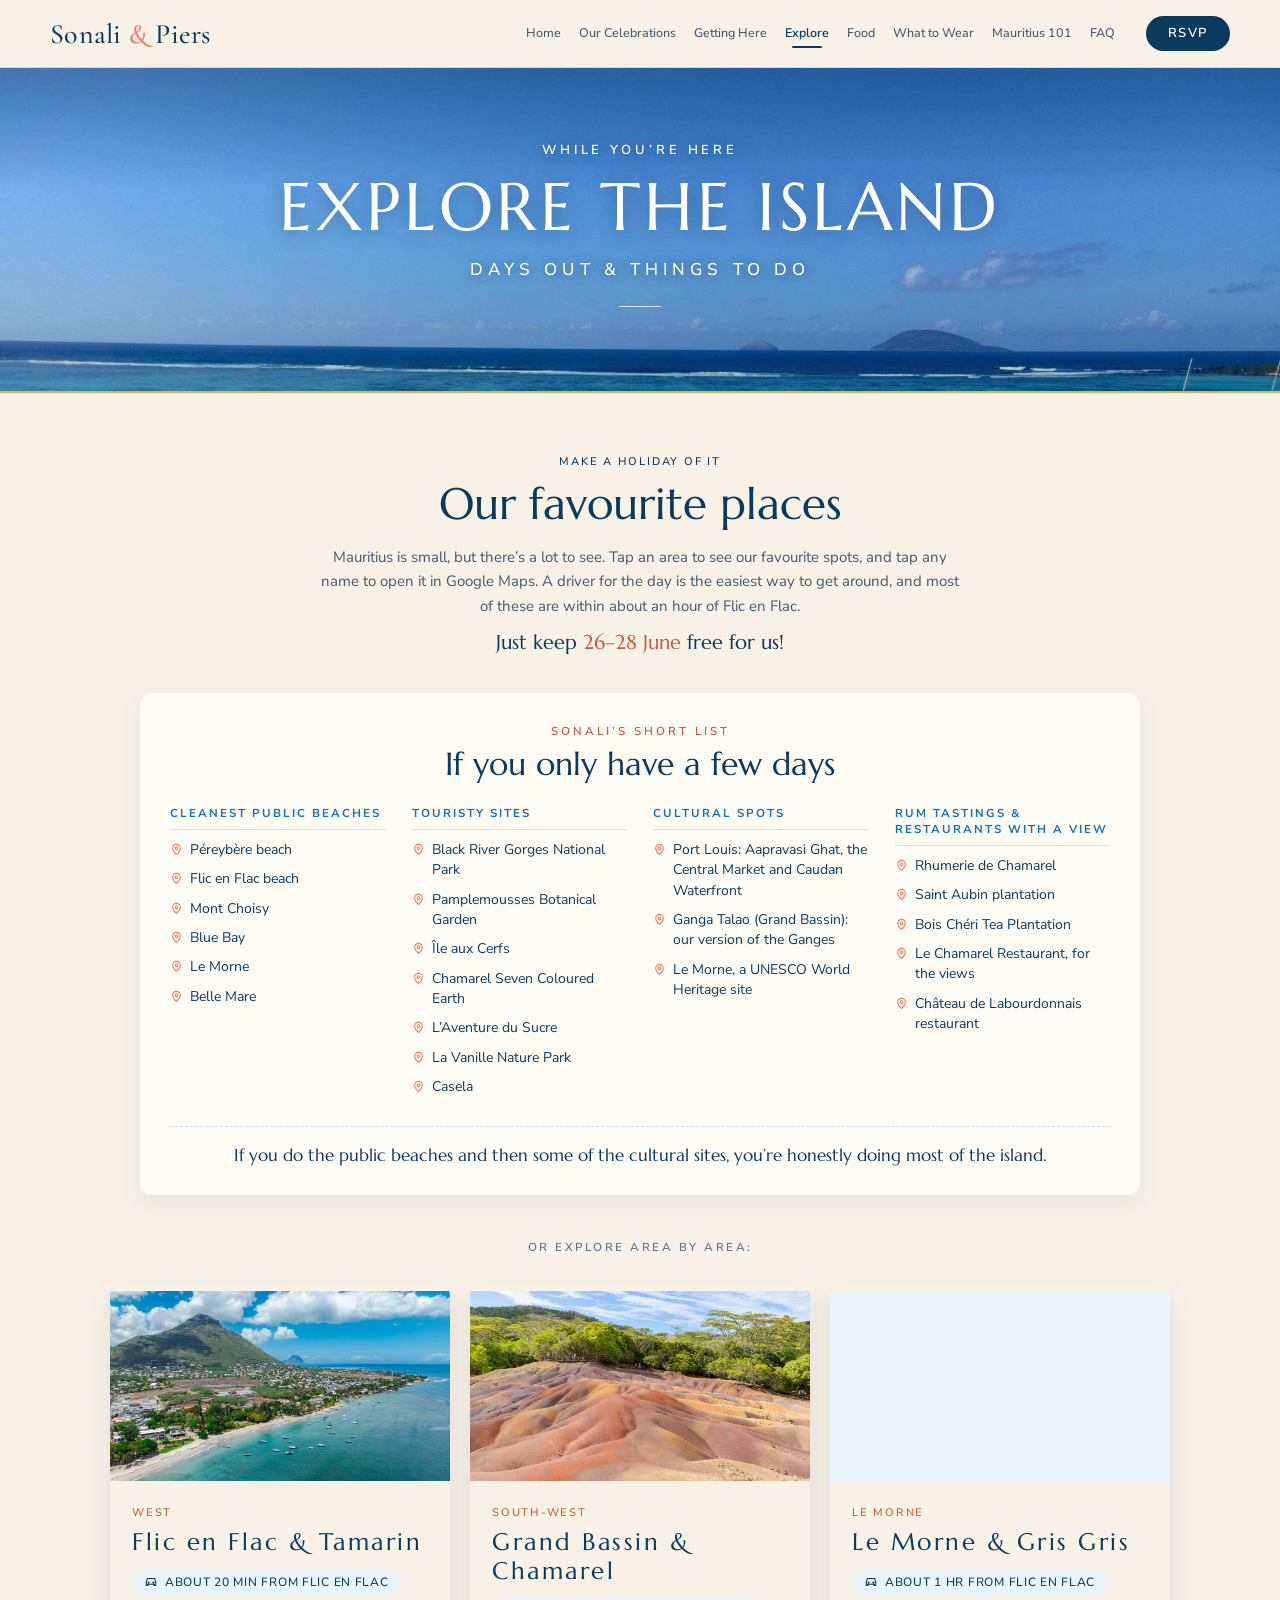
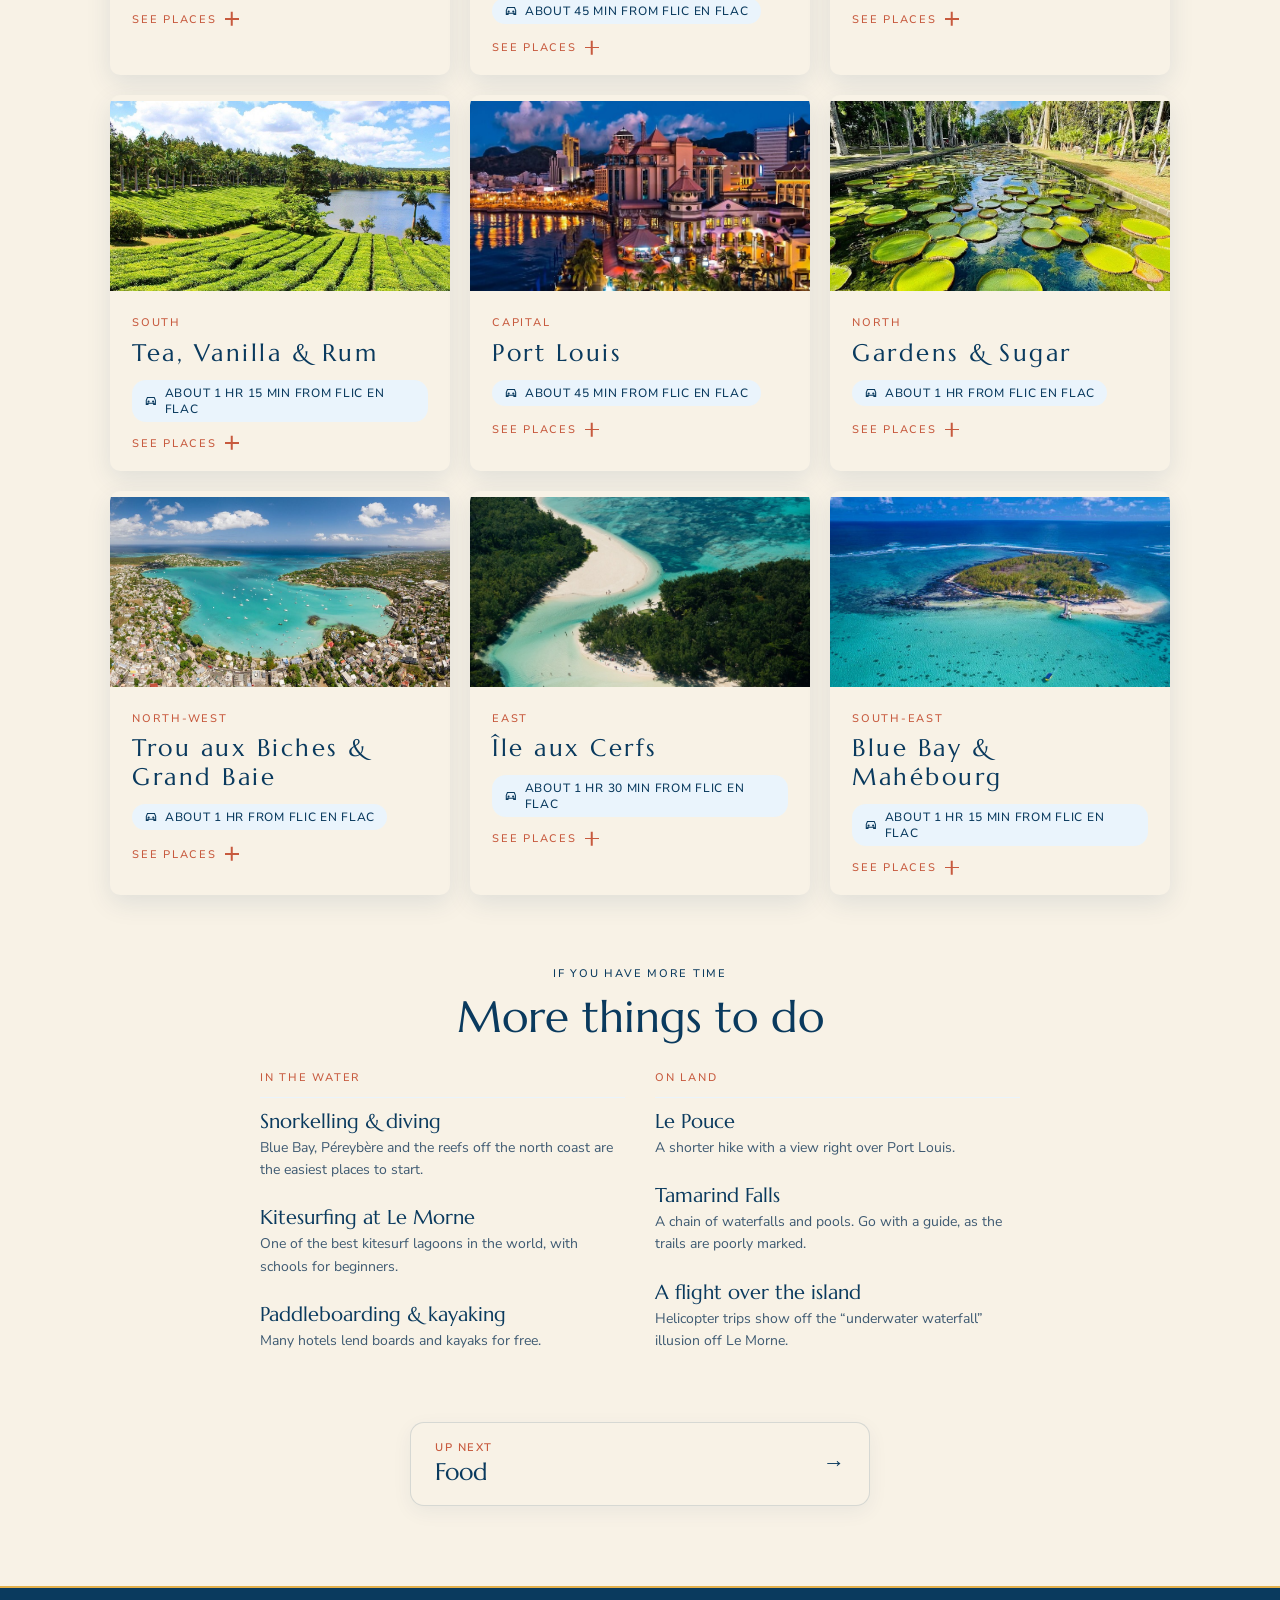
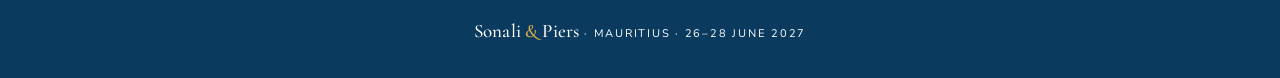
==== commit 6f2715a3: "Stop Safari showing stale styles after an update Add a version (?v=20261110) to every CSS and JS lin" ====
--- a/explore.html
+++ b/explore.html
@@ -32,8 +32,8 @@
 			href="https://fonts.googleapis.com/css2?family=Cormorant+Garamond:wght@500;600&family=Marcellus&family=Nunito+Sans:wght@300;400;600;700&family=Great+Vibes&display=swap"
 			rel="stylesheet" />
 		<link rel="icon" href="assets/images/favicon.svg" type="image/svg+xml" />
-		<link rel="stylesheet" href="assets/css/explore.css" />
-		<link rel="stylesheet" href="assets/css/site.css" />
+		<link rel="stylesheet" href="assets/css/explore.css?v=20261110" />
+		<link rel="stylesheet" href="assets/css/site.css?v=20261110" />
 </head>
 <body data-page="explore">
 		<header class="site-head">
@@ -59,7 +59,7 @@
 
 <a class="view-next" href="food.html"><small>Up next</small><b>Food</b><span aria-hidden="true">→</span></a></section></main>
 <footer><p><span class="fn">Sonali <span class="name-amp">&amp;</span> Piers</span> · MAURITIUS · 26–28 JUNE 2027</p></footer>
-<script src="assets/js/script.js"></script>
-		<script src="assets/js/site.js"></script>
-<script src="assets/js/explore.js"></script>
+<script src="assets/js/script.js?v=20261110"></script>
+		<script src="assets/js/site.js?v=20261110"></script>
+<script src="assets/js/explore.js?v=20261110"></script>
 </body></html>
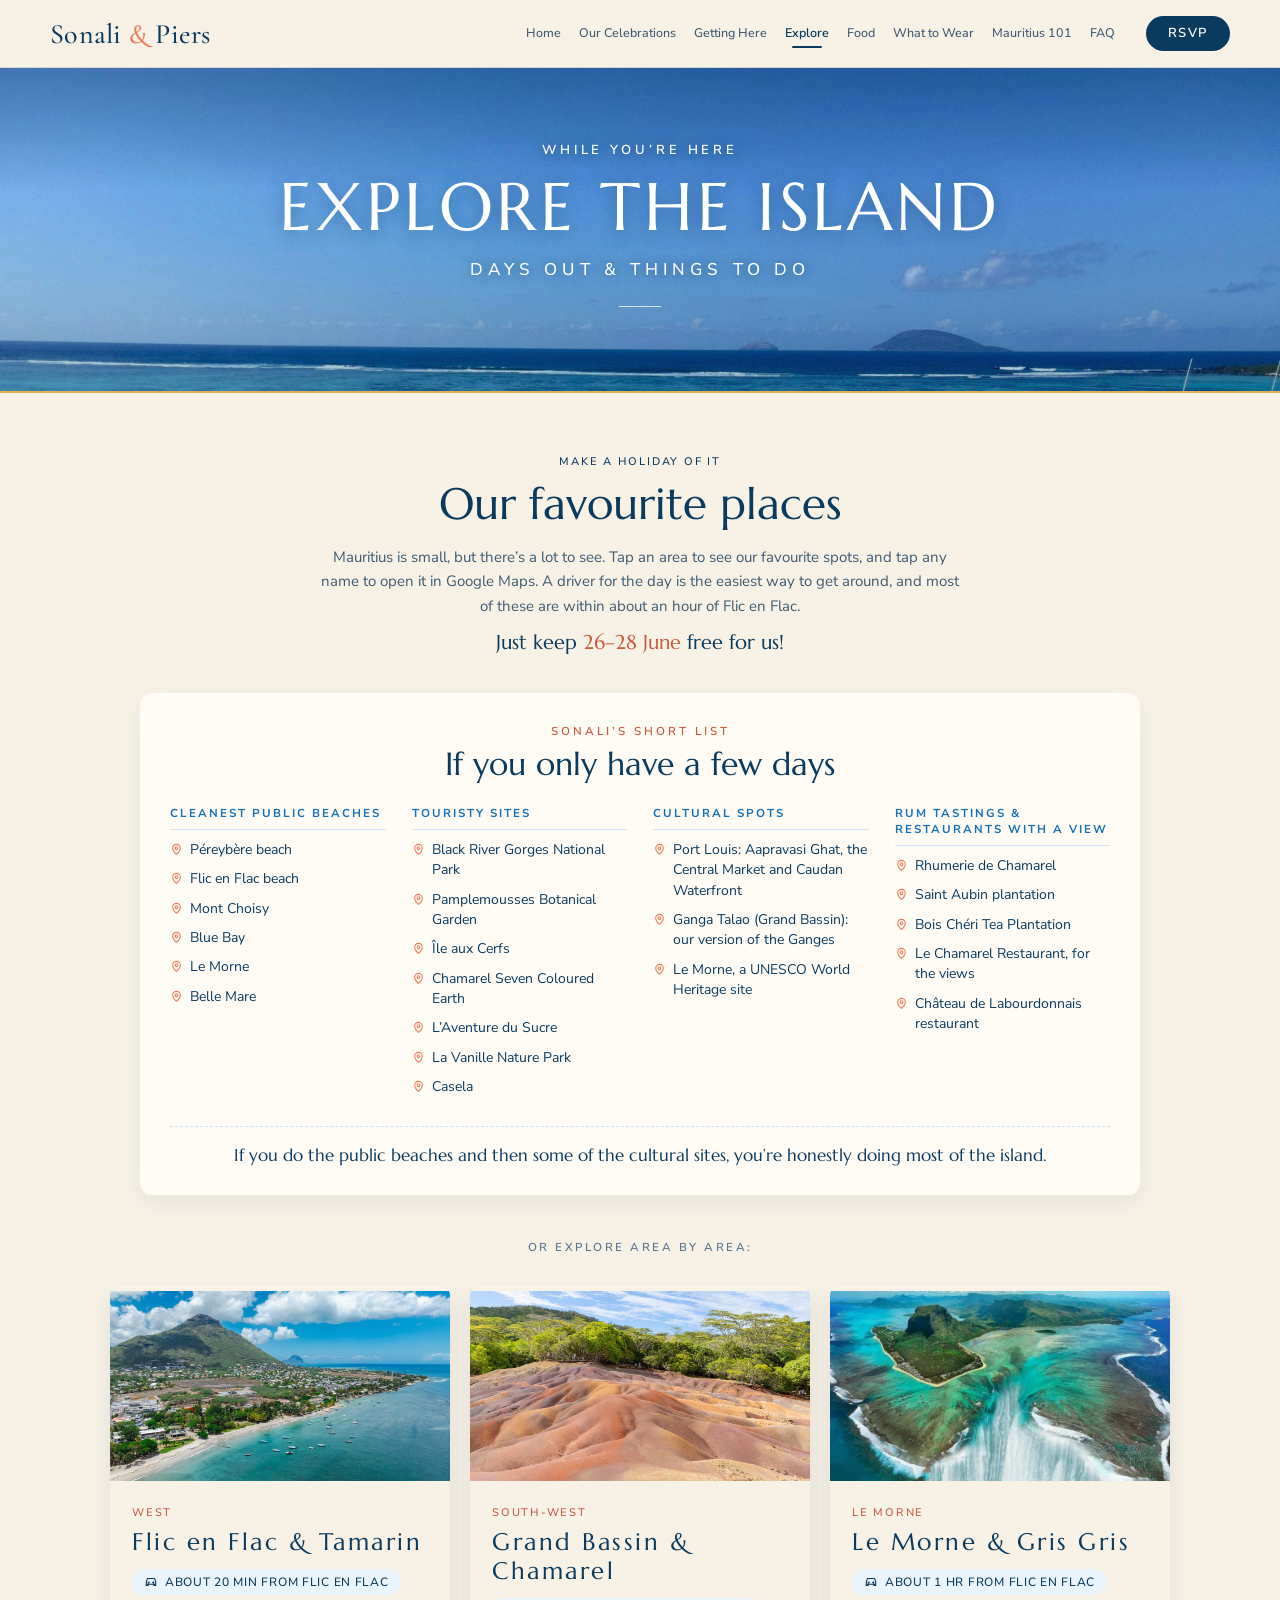
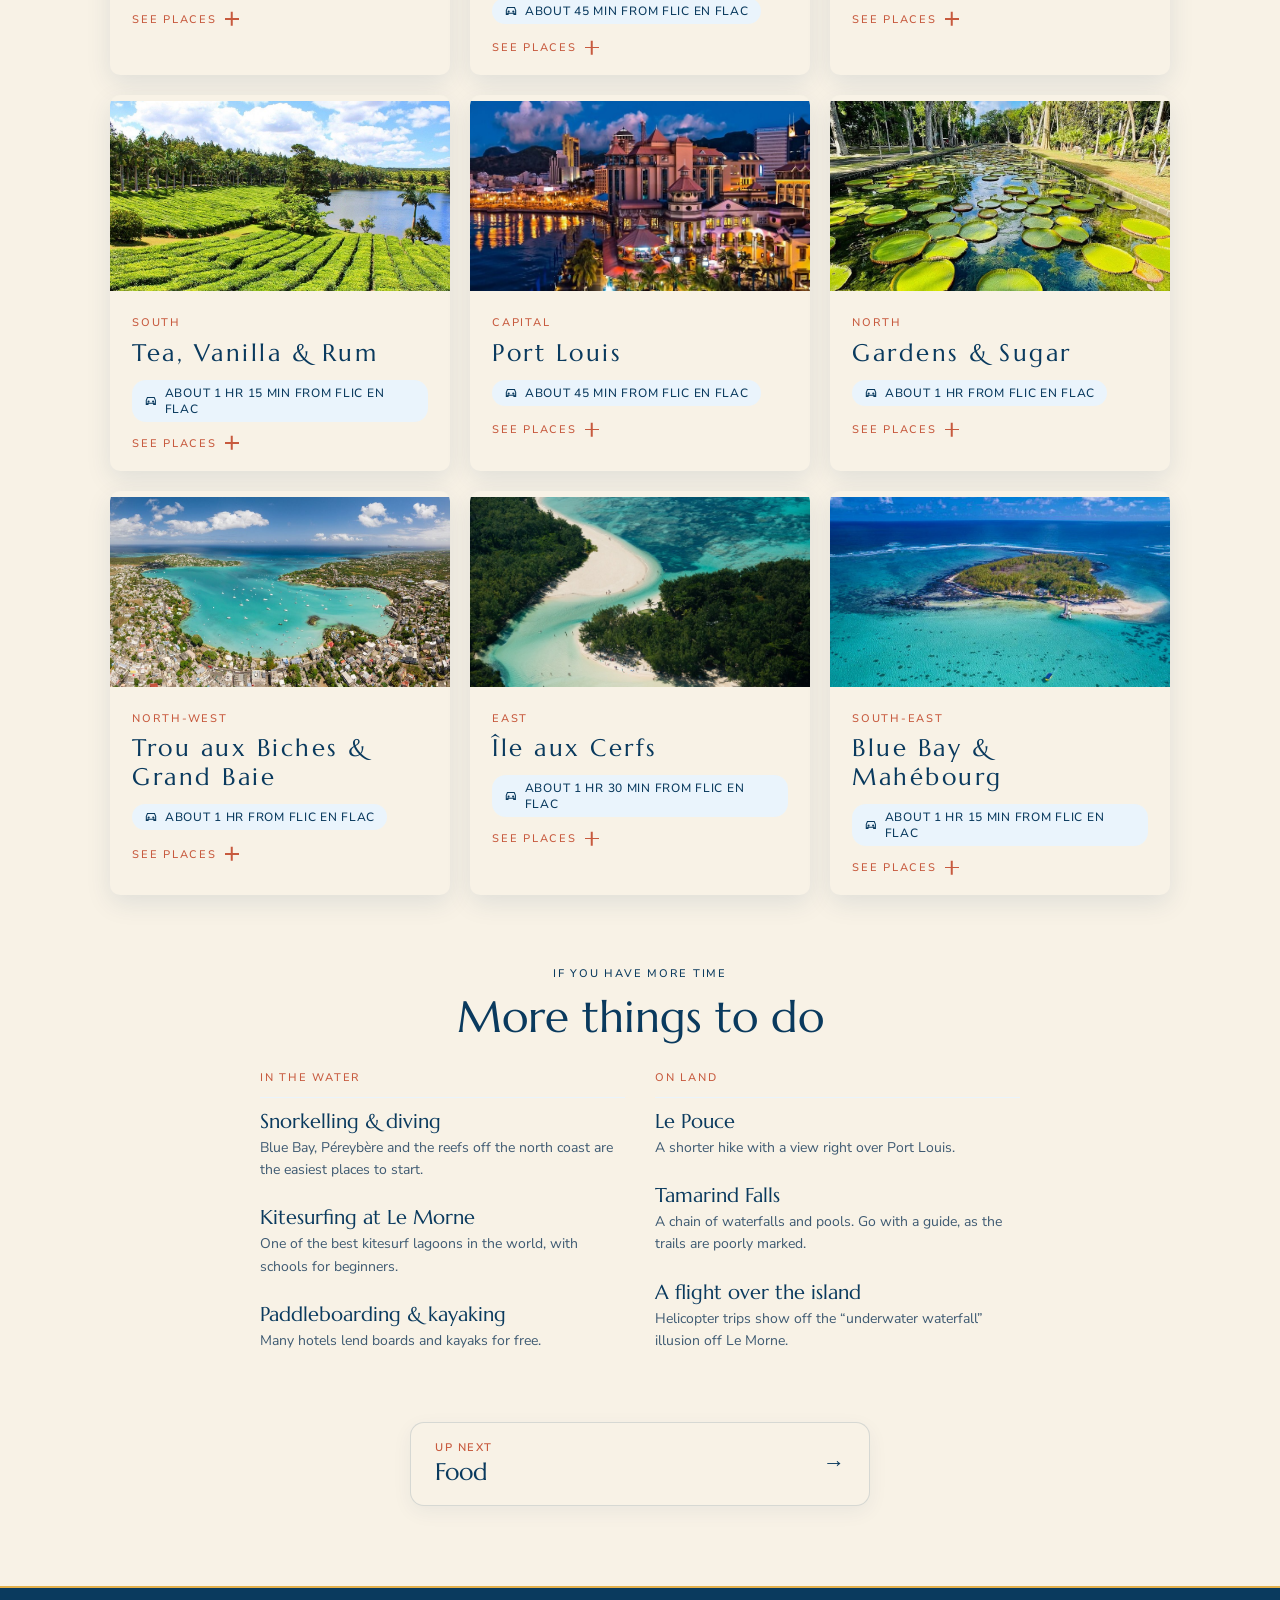
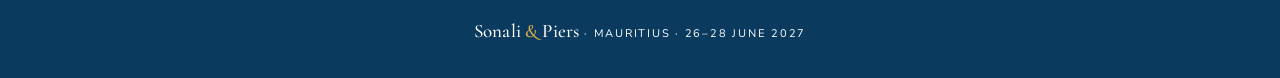
==== commit 886efa23: "Full-height landing photo on older Samsung Internet Add standard vh fallbacks before the svh heights" ====
--- a/explore.html
+++ b/explore.html
@@ -32,8 +32,8 @@
 			href="https://fonts.googleapis.com/css2?family=Cormorant+Garamond:wght@500;600&family=Marcellus&family=Nunito+Sans:wght@300;400;600;700&family=Great+Vibes&display=swap"
 			rel="stylesheet" />
 		<link rel="icon" href="assets/images/favicon.svg" type="image/svg+xml" />
-		<link rel="stylesheet" href="assets/css/explore.css?v=20261110" />
-		<link rel="stylesheet" href="assets/css/site.css?v=20261110" />
+		<link rel="stylesheet" href="assets/css/explore.css?v=20261110b" />
+		<link rel="stylesheet" href="assets/css/site.css?v=20261110b" />
 </head>
 <body data-page="explore">
 		<header class="site-head">
@@ -59,7 +59,7 @@
 
 <a class="view-next" href="food.html"><small>Up next</small><b>Food</b><span aria-hidden="true">→</span></a></section></main>
 <footer><p><span class="fn">Sonali <span class="name-amp">&amp;</span> Piers</span> · MAURITIUS · 26–28 JUNE 2027</p></footer>
-<script src="assets/js/script.js?v=20261110"></script>
-		<script src="assets/js/site.js?v=20261110"></script>
-<script src="assets/js/explore.js?v=20261110"></script>
+<script src="assets/js/script.js?v=20261110b"></script>
+		<script src="assets/js/site.js?v=20261110b"></script>
+<script src="assets/js/explore.js?v=20261110b"></script>
 </body></html>
--- a/assets/css/site.css
+++ b/assets/css/site.css
@@ -256,6 +256,7 @@
    -------------------------------------------------------------------------- */
 .hero {
 	height: auto;
+	min-height: min(640px, calc(100vh - var(--head-h)));
 	min-height: min(640px, calc(100svh - var(--head-h)));
 	padding: 48px 20px 88px;
 }
@@ -314,6 +315,7 @@
 }
 @media (max-width: 720px) {
 	.hero {
+		min-height: calc(100vh - var(--head-h) - var(--tab-h));
 		min-height: calc(100svh - var(--head-h) - var(--tab-h));
 		padding: 32px 16px 64px;
 	}
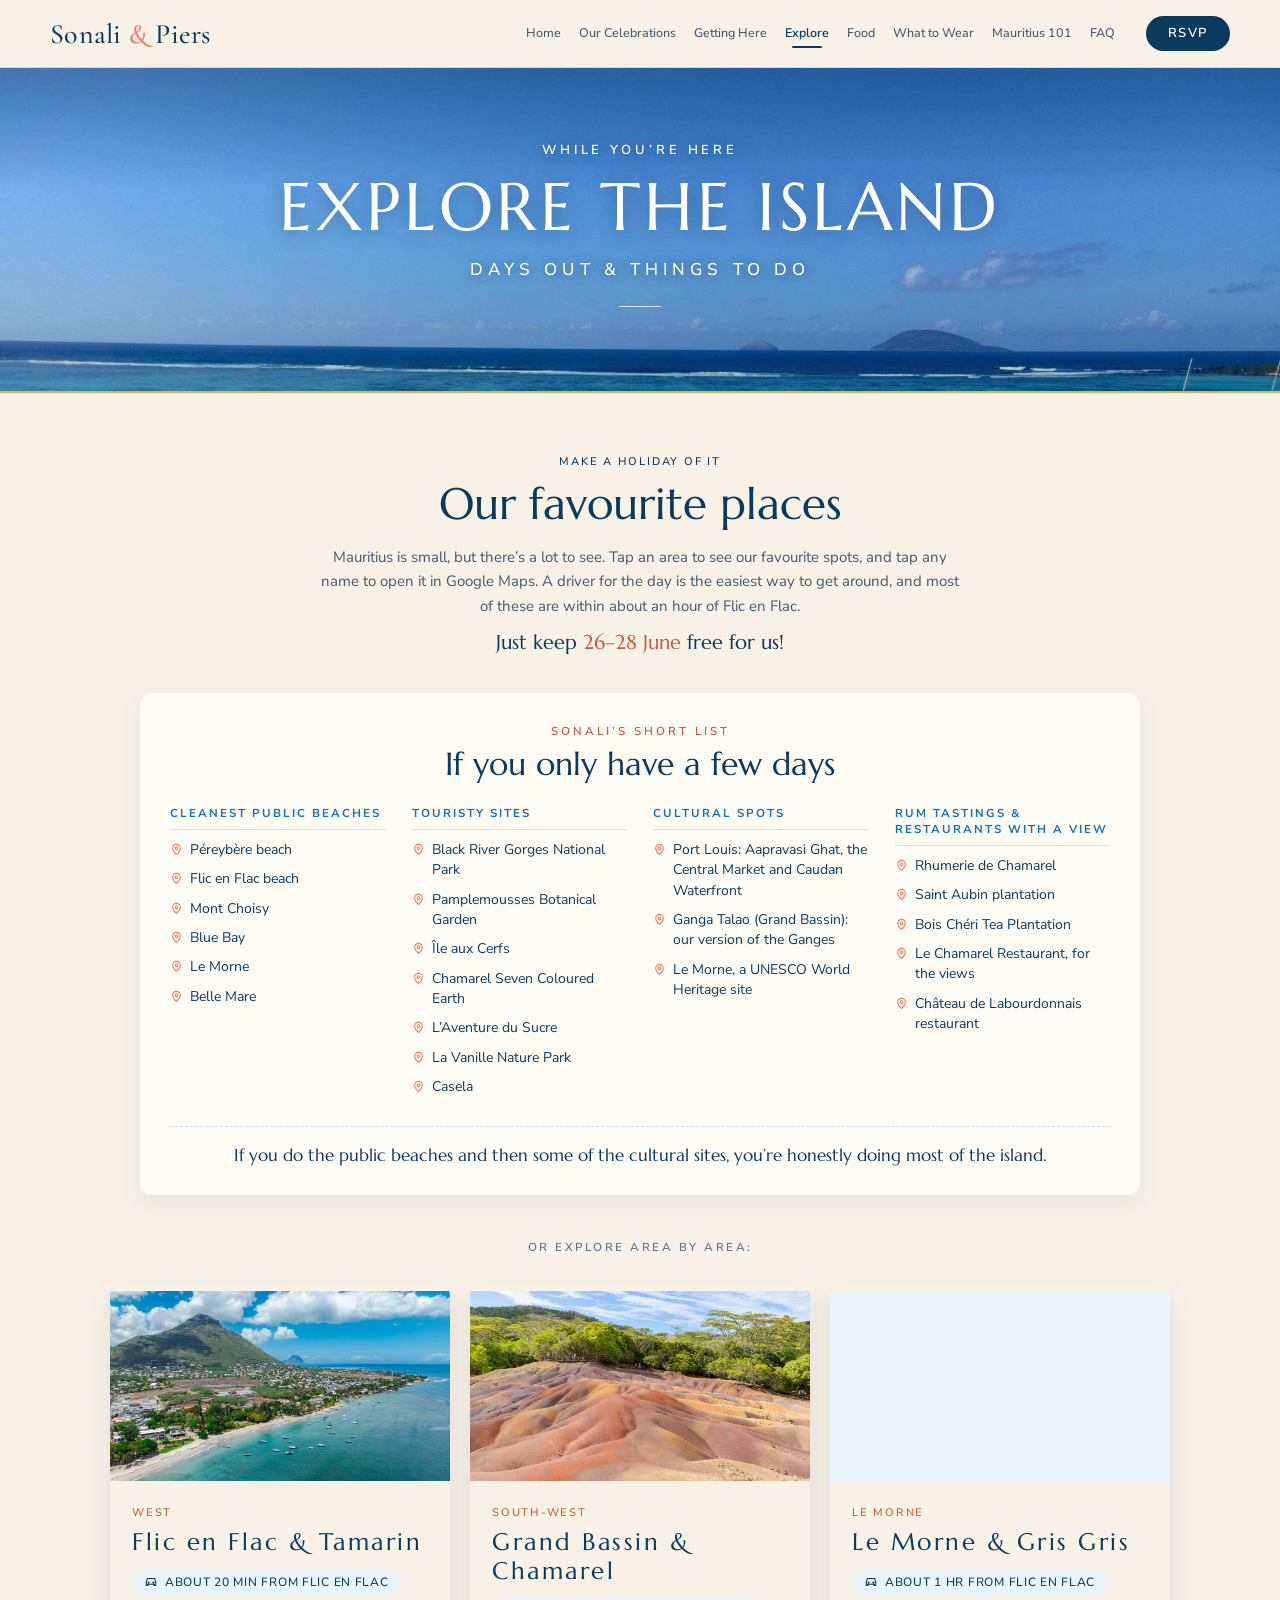
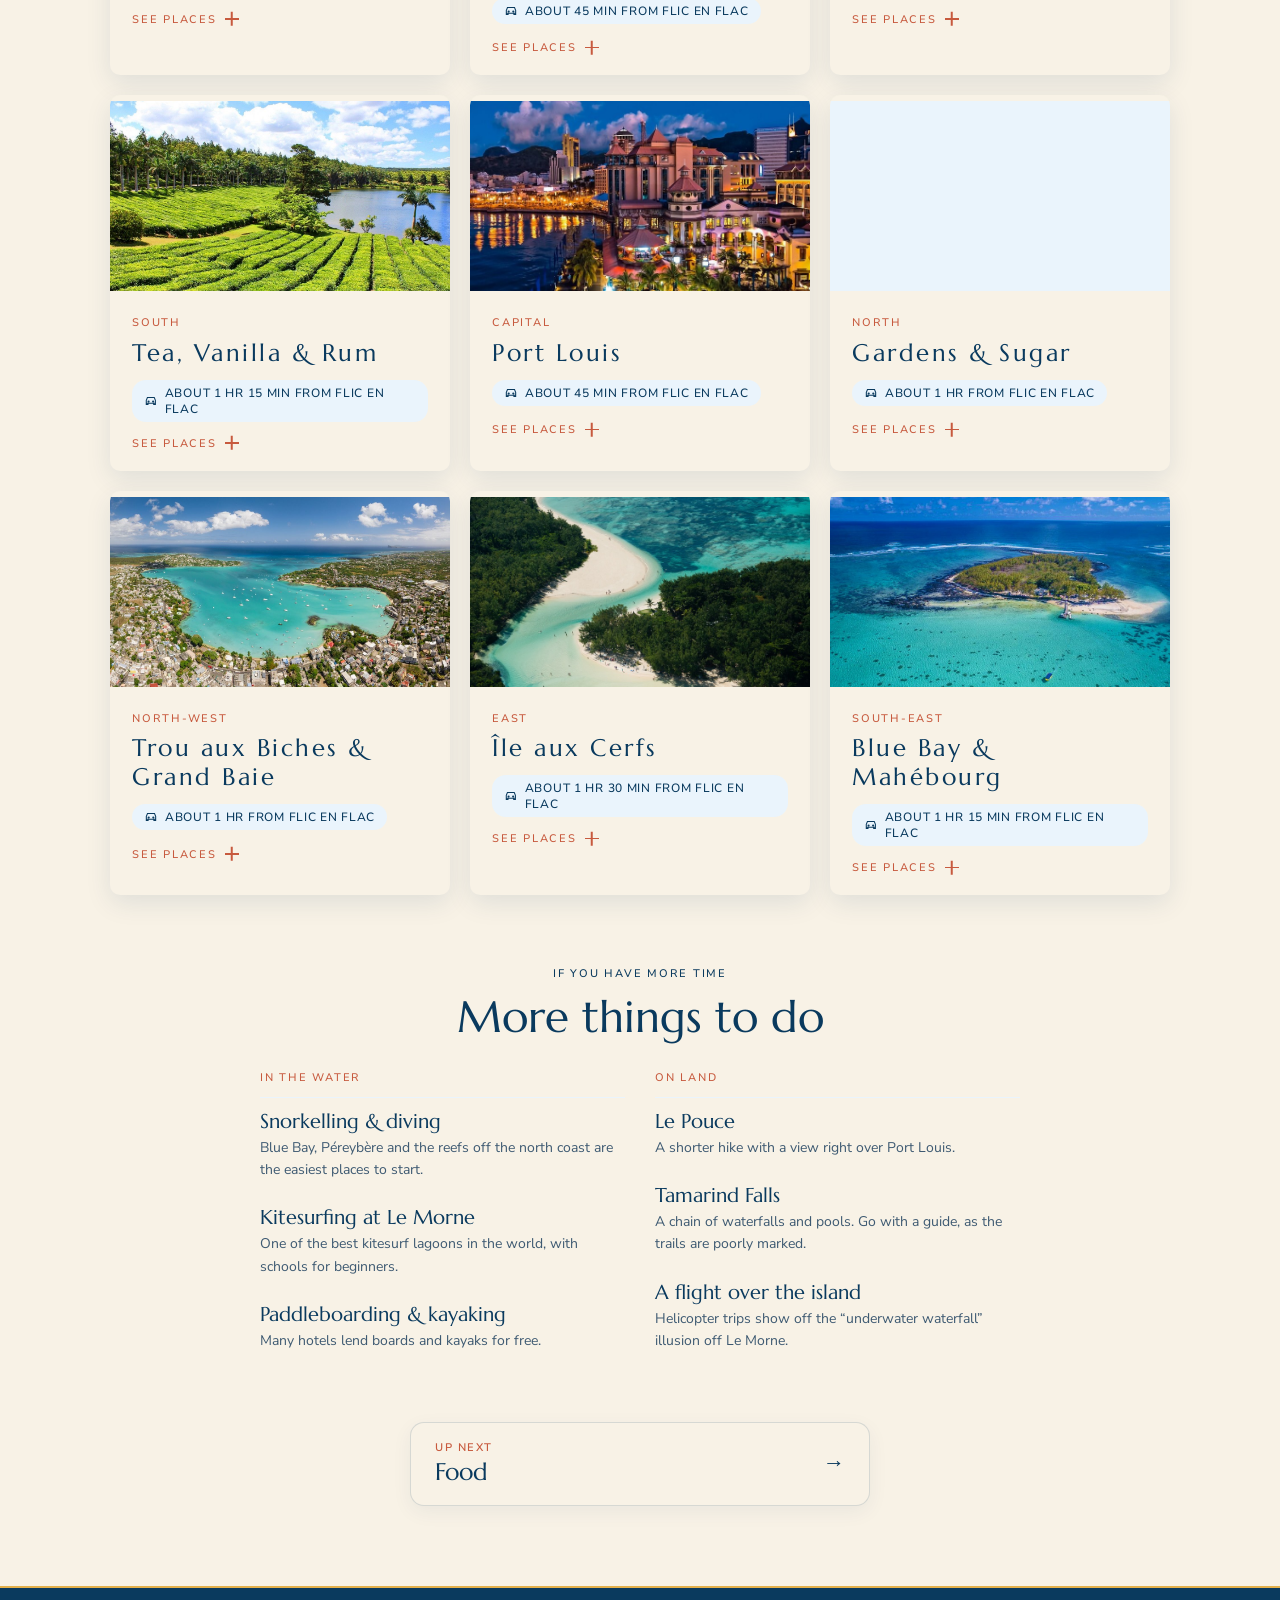
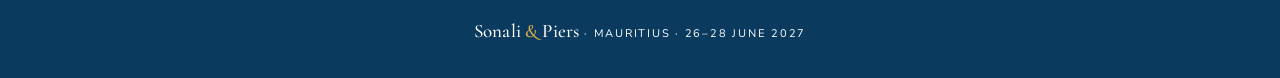
==== commit b9c01727: "Food: Pain Frit, Shabaan map link, photos for snacks, sweets and drinks - Replace Piment farci with " ====
--- a/explore.html
+++ b/explore.html
@@ -32,8 +32,8 @@
 			href="https://fonts.googleapis.com/css2?family=Cormorant+Garamond:wght@500;600&family=Marcellus&family=Nunito+Sans:wght@300;400;600;700&family=Great+Vibes&display=swap"
 			rel="stylesheet" />
 		<link rel="icon" href="assets/images/favicon.svg" type="image/svg+xml" />
-		<link rel="stylesheet" href="assets/css/explore.css?v=20261110b" />
-		<link rel="stylesheet" href="assets/css/site.css?v=20261110b" />
+		<link rel="stylesheet" href="assets/css/explore.css?v=20261110c" />
+		<link rel="stylesheet" href="assets/css/site.css?v=20261110c" />
 </head>
 <body data-page="explore">
 		<header class="site-head">
@@ -59,7 +59,7 @@
 
 <a class="view-next" href="food.html"><small>Up next</small><b>Food</b><span aria-hidden="true">→</span></a></section></main>
 <footer><p><span class="fn">Sonali <span class="name-amp">&amp;</span> Piers</span> · MAURITIUS · 26–28 JUNE 2027</p></footer>
-<script src="assets/js/script.js?v=20261110b"></script>
-		<script src="assets/js/site.js?v=20261110b"></script>
-<script src="assets/js/explore.js?v=20261110b"></script>
+<script src="assets/js/script.js?v=20261110c"></script>
+		<script src="assets/js/site.js?v=20261110c"></script>
+<script src="assets/js/explore.js?v=20261110c"></script>
 </body></html>
--- a/assets/css/site.css
+++ b/assets/css/site.css
@@ -1097,3 +1097,22 @@
 		min-width: 0;
 	}
 }
+
+/* Food: bottle photos on white are shown whole rather than cropped */
+.drink > img.on-white {
+	object-fit: contain;
+	background: #fff;
+	padding: 10px 0;
+	box-sizing: border-box;
+}
+/* A map link inside a food description */
+.drink p a.inline-map {
+	color: var(--deep);
+	text-decoration: underline;
+	text-decoration-color: rgba(10, 58, 94, 0.4);
+	text-underline-offset: 3px;
+	font-weight: 600;
+}
+.drink p a.inline-map:hover {
+	text-decoration-color: currentColor;
+}
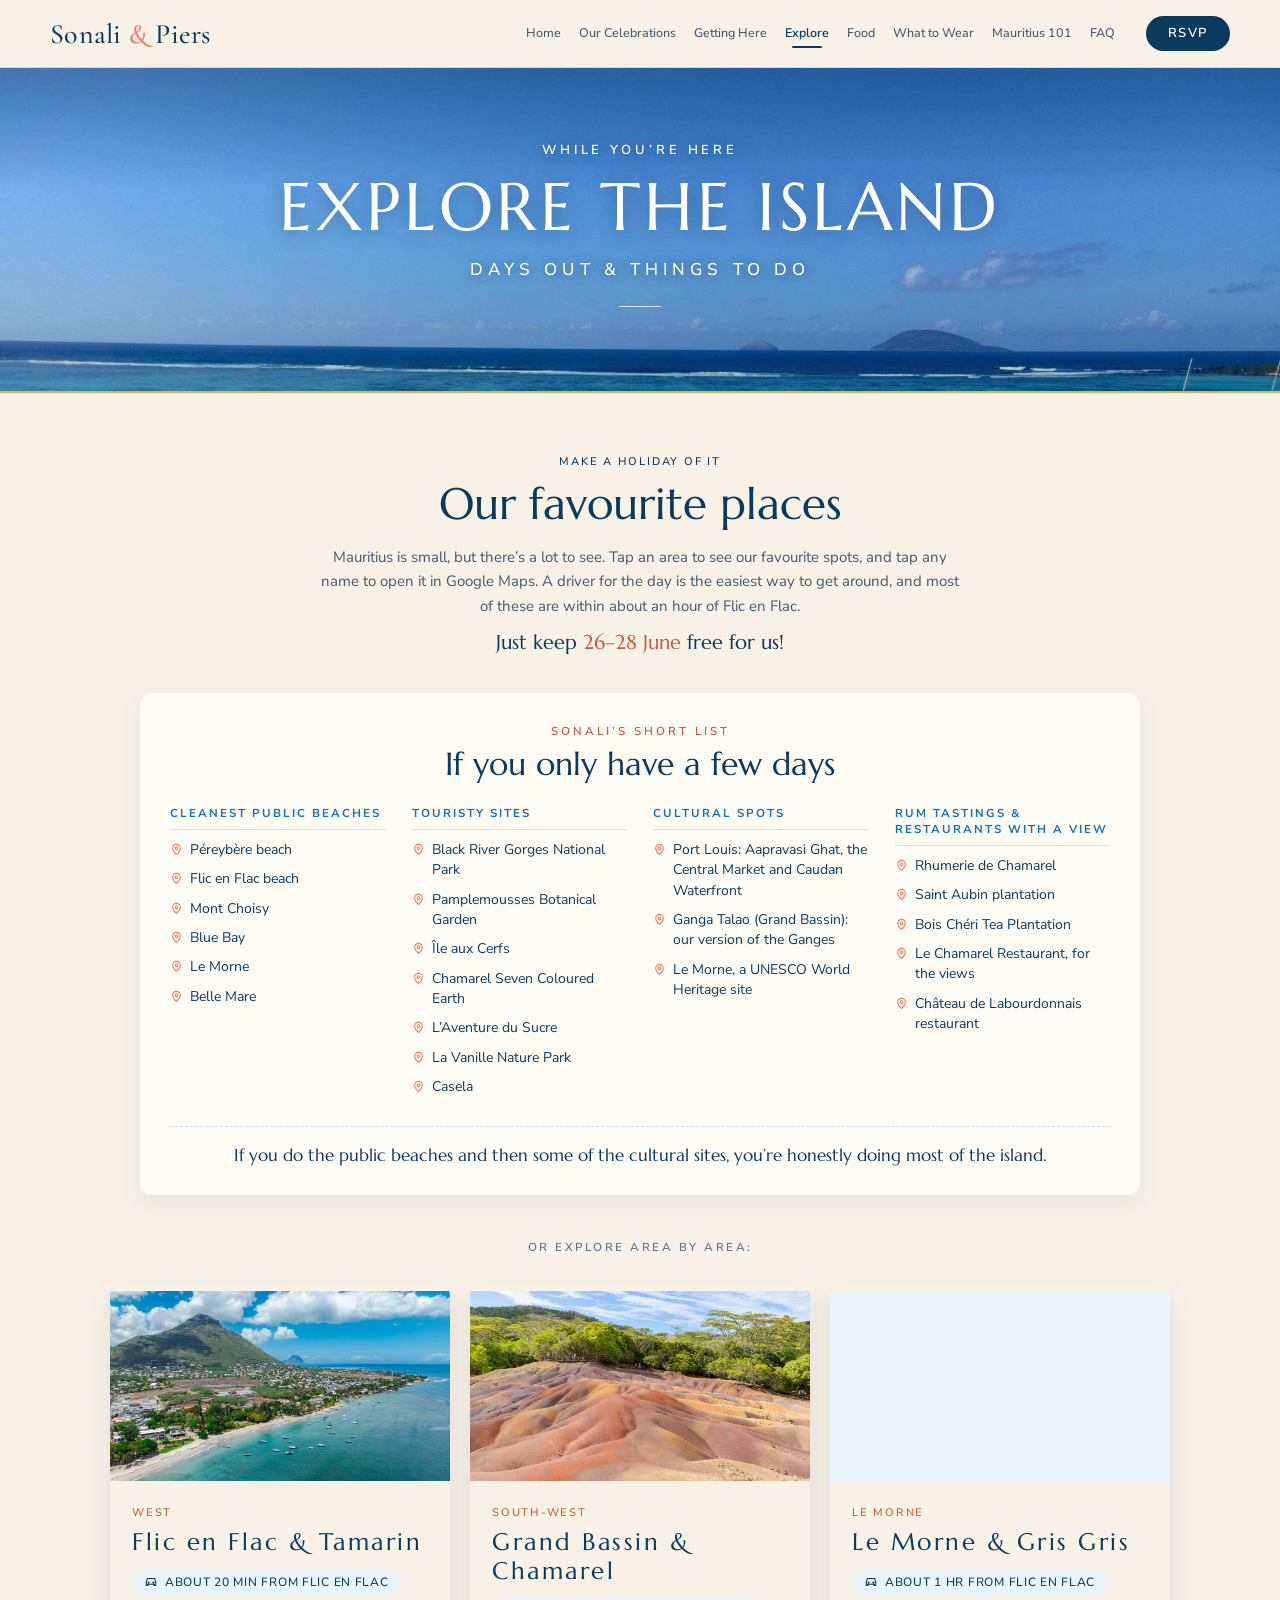
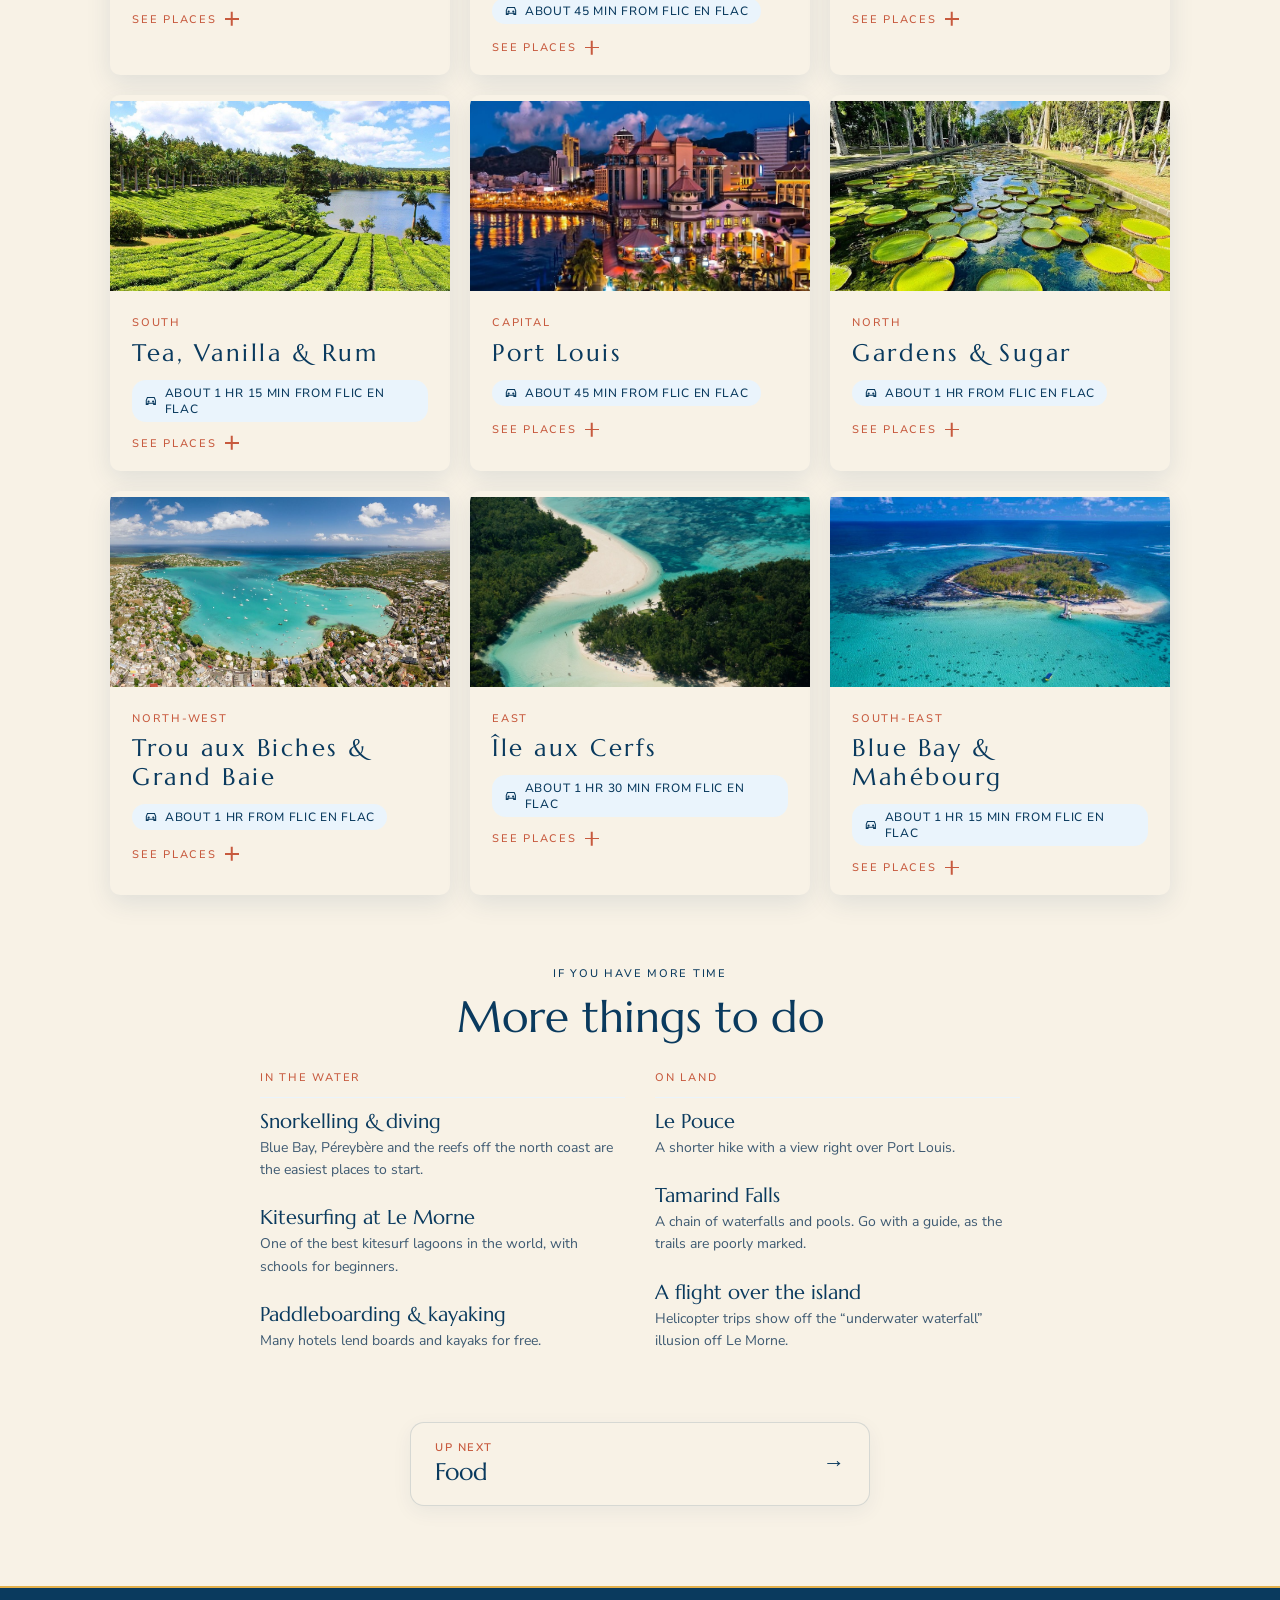
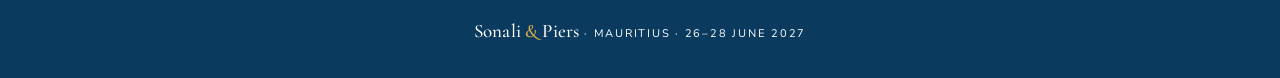
==== commit 4e1adf89: "Haleem, Mauritius 101 stamp photos, Mehendi photo - Food: replace Farata with Haleem (photo and new " ====
--- a/explore.html
+++ b/explore.html
@@ -32,8 +32,8 @@
 			href="https://fonts.googleapis.com/css2?family=Cormorant+Garamond:wght@500;600&family=Marcellus&family=Nunito+Sans:wght@300;400;600;700&family=Great+Vibes&display=swap"
 			rel="stylesheet" />
 		<link rel="icon" href="assets/images/favicon.svg" type="image/svg+xml" />
-		<link rel="stylesheet" href="assets/css/explore.css?v=20261110c" />
-		<link rel="stylesheet" href="assets/css/site.css?v=20261110c" />
+		<link rel="stylesheet" href="assets/css/explore.css?v=20261110d" />
+		<link rel="stylesheet" href="assets/css/site.css?v=20261110d" />
 </head>
 <body data-page="explore">
 		<header class="site-head">
@@ -59,7 +59,7 @@
 
 <a class="view-next" href="food.html"><small>Up next</small><b>Food</b><span aria-hidden="true">→</span></a></section></main>
 <footer><p><span class="fn">Sonali <span class="name-amp">&amp;</span> Piers</span> · MAURITIUS · 26–28 JUNE 2027</p></footer>
-<script src="assets/js/script.js?v=20261110c"></script>
-		<script src="assets/js/site.js?v=20261110c"></script>
-<script src="assets/js/explore.js?v=20261110c"></script>
+<script src="assets/js/script.js?v=20261110d"></script>
+		<script src="assets/js/site.js?v=20261110d"></script>
+<script src="assets/js/explore.js?v=20261110d"></script>
 </body></html>
--- a/assets/css/site.css
+++ b/assets/css/site.css
@@ -1116,3 +1116,14 @@
 .drink p a.inline-map:hover {
 	text-decoration-color: currentColor;
 }
+
+/* Mauritius 101: photos inside the postcard stamps */
+.pc-st img {
+	display: block;
+	width: 100%;
+	aspect-ratio: 3 / 2;
+	object-fit: cover;
+}
+.pc-st img[src*='whats_with_all_the_dogs'] {
+	object-position: center 70%;
+}
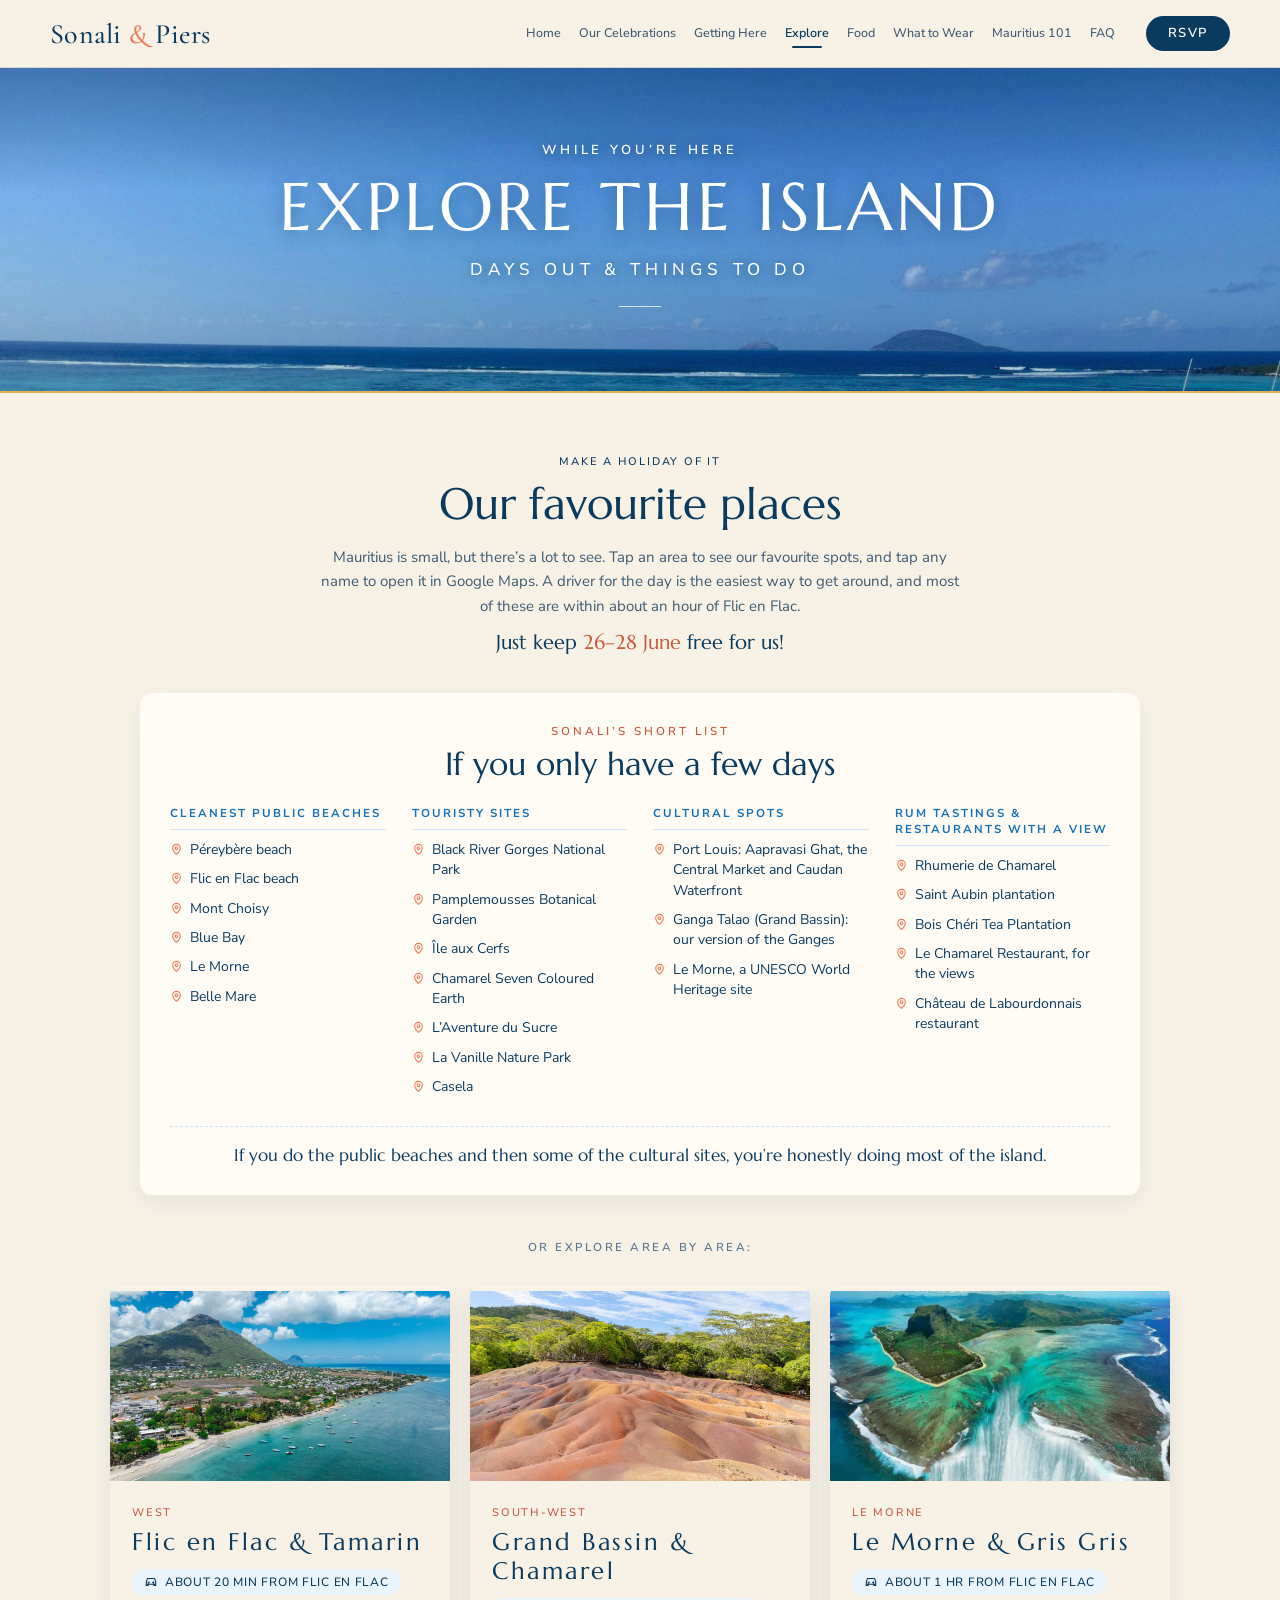
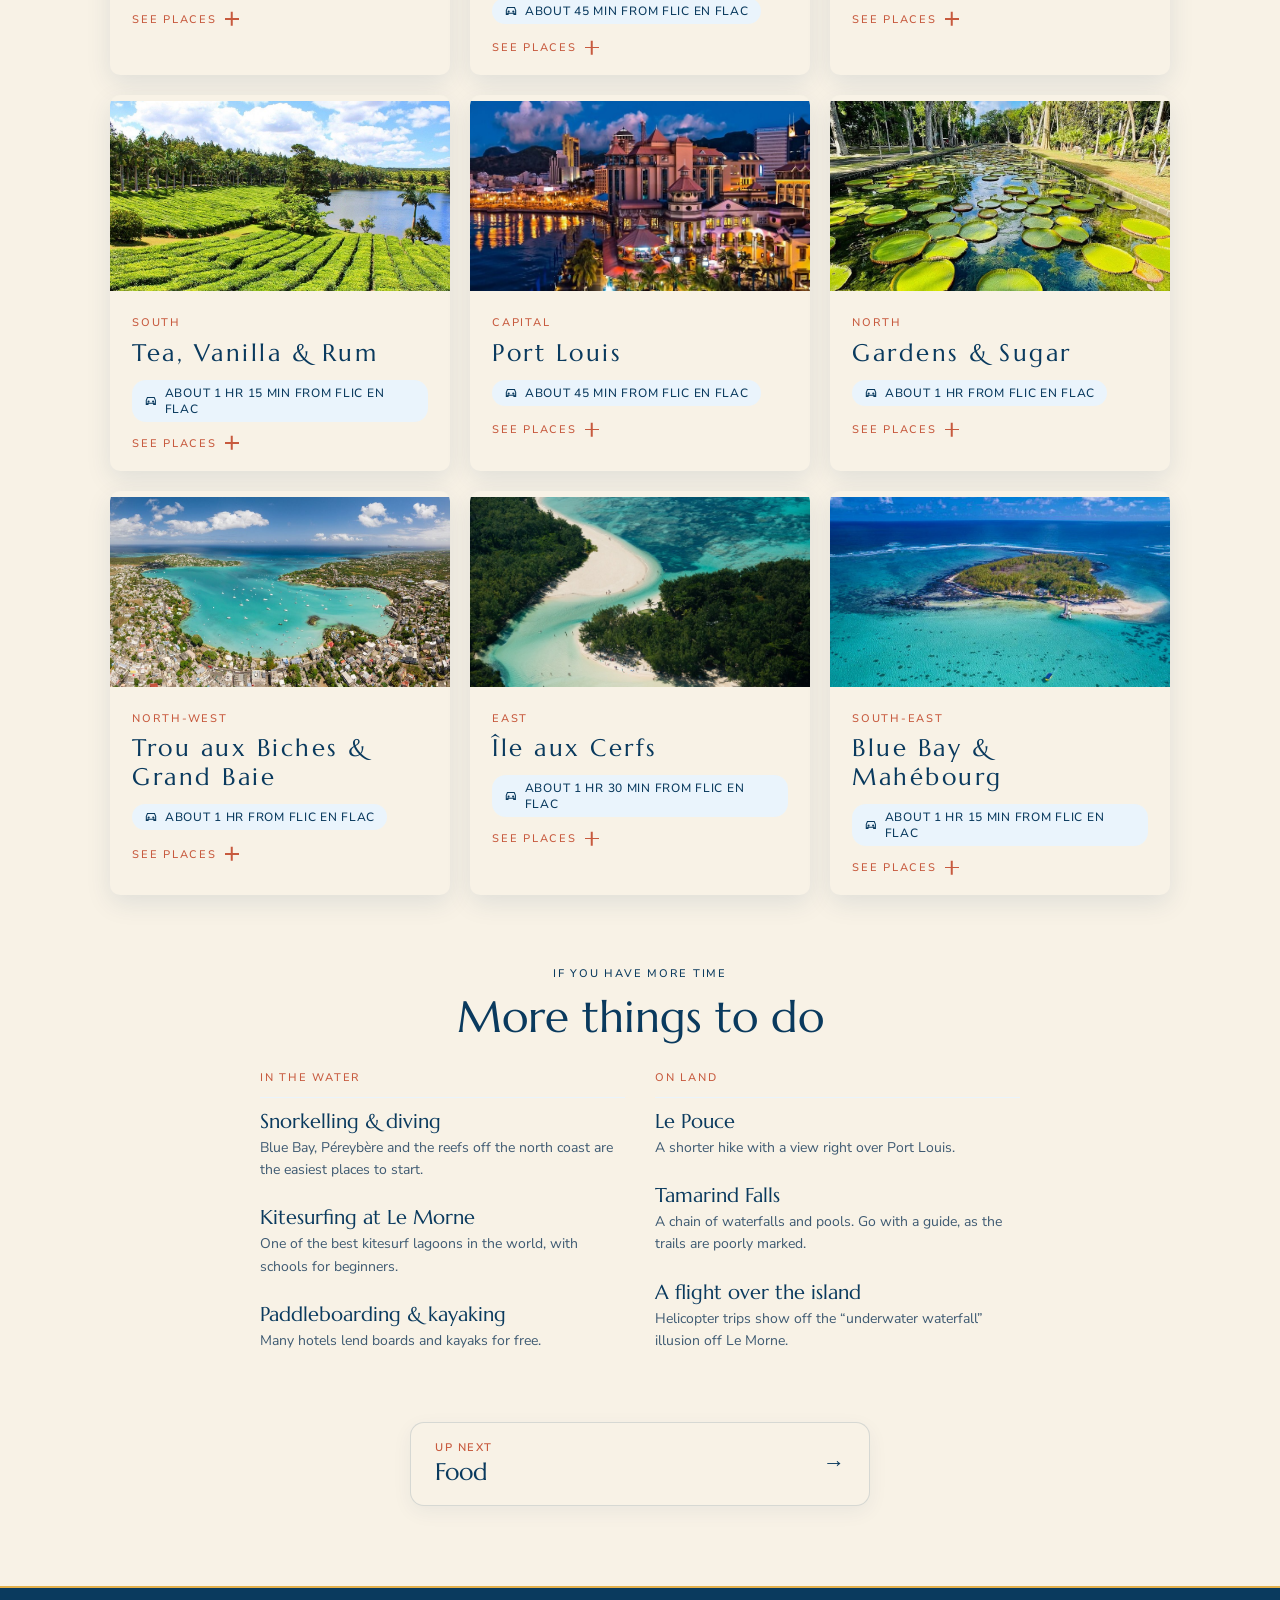
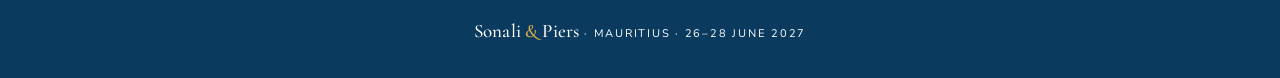
==== commit 789f7323: "What to Wear: outfit photos, Anarkali/sharara pair, "Western dress" - All 18 outfit cards now use th" ====
--- a/explore.html
+++ b/explore.html
@@ -32,8 +32,8 @@
 			href="https://fonts.googleapis.com/css2?family=Cormorant+Garamond:wght@500;600&family=Marcellus&family=Nunito+Sans:wght@300;400;600;700&family=Great+Vibes&display=swap"
 			rel="stylesheet" />
 		<link rel="icon" href="assets/images/favicon.svg" type="image/svg+xml" />
-		<link rel="stylesheet" href="assets/css/explore.css?v=20261110d" />
-		<link rel="stylesheet" href="assets/css/site.css?v=20261110d" />
+		<link rel="stylesheet" href="assets/css/explore.css?v=20261110e" />
+		<link rel="stylesheet" href="assets/css/site.css?v=20261110e" />
 </head>
 <body data-page="explore">
 		<header class="site-head">
@@ -59,7 +59,7 @@
 
 <a class="view-next" href="food.html"><small>Up next</small><b>Food</b><span aria-hidden="true">→</span></a></section></main>
 <footer><p><span class="fn">Sonali <span class="name-amp">&amp;</span> Piers</span> · MAURITIUS · 26–28 JUNE 2027</p></footer>
-<script src="assets/js/script.js?v=20261110d"></script>
-		<script src="assets/js/site.js?v=20261110d"></script>
-<script src="assets/js/explore.js?v=20261110d"></script>
+<script src="assets/js/script.js?v=20261110e"></script>
+		<script src="assets/js/site.js?v=20261110e"></script>
+<script src="assets/js/explore.js?v=20261110e"></script>
 </body></html>
--- a/assets/css/site.css
+++ b/assets/css/site.css
@@ -1127,3 +1127,41 @@
 .pc-st img[src*='whats_with_all_the_dogs'] {
 	object-position: center 70%;
 }
+
+/* What to Wear: full-length outfit photos (portrait), and two photos side
+   by side on the Anarkali or sharara card */
+.wr .drink > img,
+.wr .wr-pair {
+	height: auto;
+	aspect-ratio: 3 / 4;
+}
+.wr .drink > img {
+	object-fit: cover;
+	object-position: center top;
+}
+.wr-pair {
+	display: grid;
+	grid-template-columns: 1fr 1fr;
+	gap: 3px;
+	background: #fff;
+}
+.wr-pair img {
+	display: block;
+	width: 100%;
+	height: 100%;
+	min-height: 0;
+	object-fit: cover;
+	object-position: center top;
+}
+/* Any card still showing a drawing keeps the same shape as the photos */
+.wr .drink > svg {
+	height: auto;
+	aspect-ratio: 3 / 4;
+	width: 100%;
+}
+/* The photo pair is a <div>, so undo the caption padding cards give their divs */
+.wr .drink > .wr-pair {
+	padding: 0;
+	margin: 0;
+	flex: none;
+}
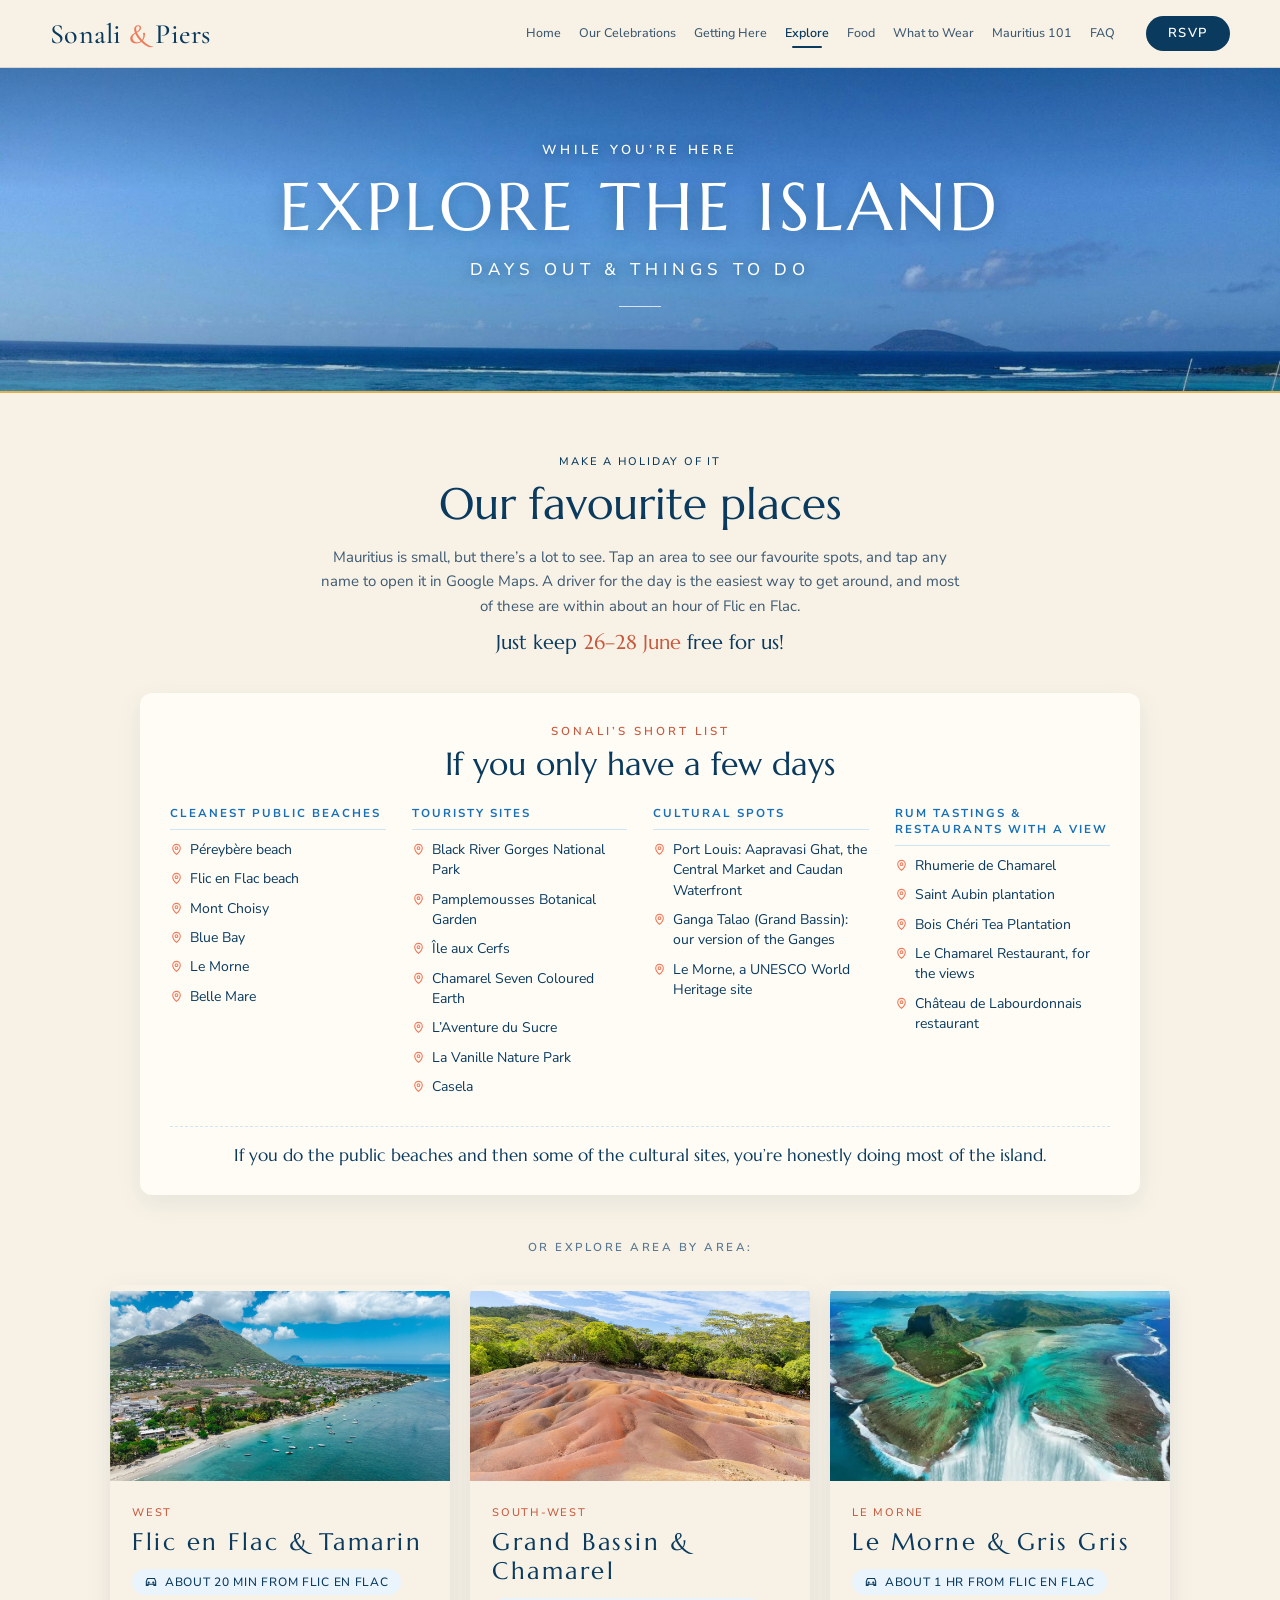
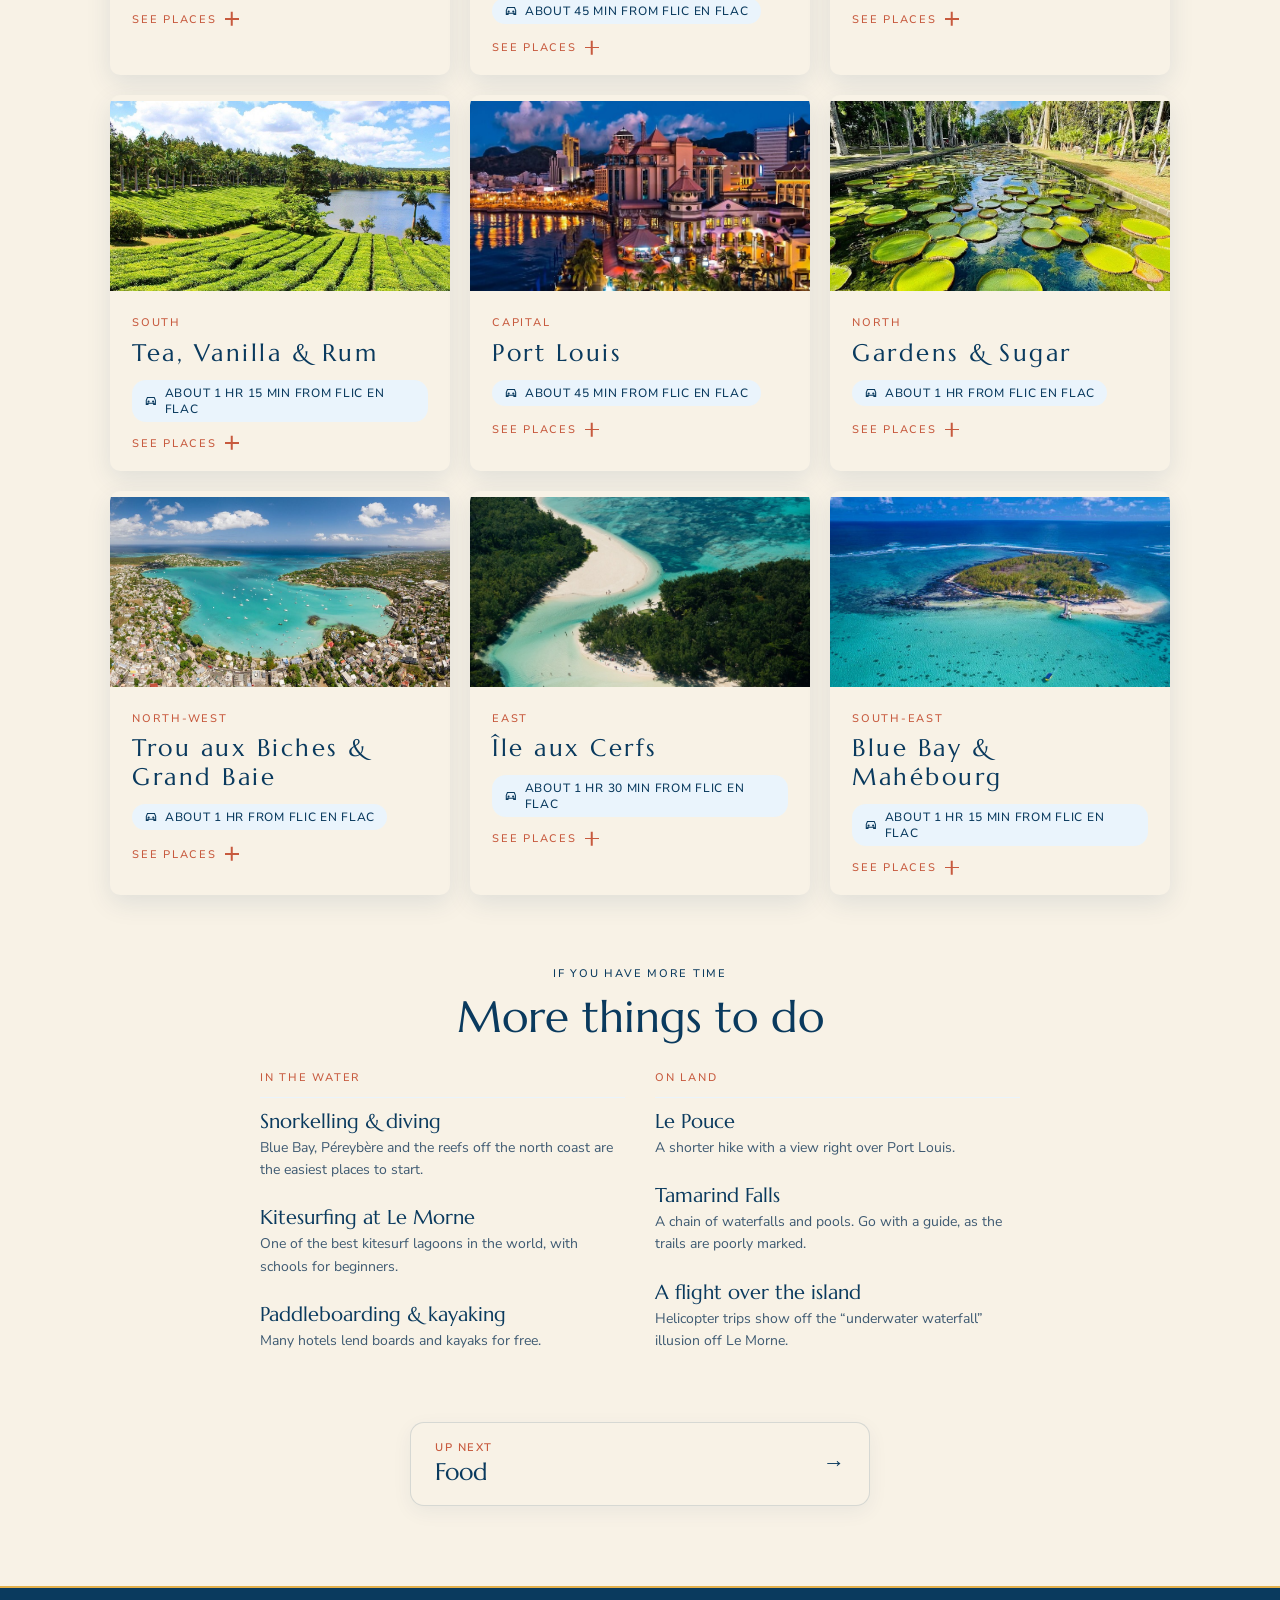
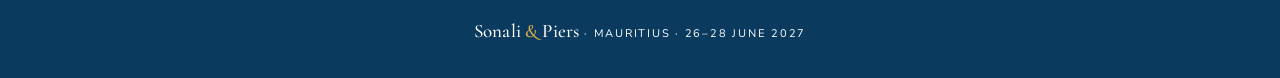
==== commit 3c81041a: "New outfit photos, remove unused code, README is just the site URL - What to Wear: point at the new " ====
--- a/explore.html
+++ b/explore.html
@@ -32,8 +32,8 @@
 			href="https://fonts.googleapis.com/css2?family=Cormorant+Garamond:wght@500;600&family=Marcellus&family=Nunito+Sans:wght@300;400;600;700&family=Great+Vibes&display=swap"
 			rel="stylesheet" />
 		<link rel="icon" href="assets/images/favicon.svg" type="image/svg+xml" />
-		<link rel="stylesheet" href="assets/css/explore.css?v=20261110e" />
-		<link rel="stylesheet" href="assets/css/site.css?v=20261110e" />
+		<link rel="stylesheet" href="assets/css/explore.css?v=20261110f" />
+		<link rel="stylesheet" href="assets/css/site.css?v=20261110f" />
 </head>
 <body data-page="explore">
 		<header class="site-head">
@@ -59,7 +59,7 @@
 
 <a class="view-next" href="food.html"><small>Up next</small><b>Food</b><span aria-hidden="true">→</span></a></section></main>
 <footer><p><span class="fn">Sonali <span class="name-amp">&amp;</span> Piers</span> · MAURITIUS · 26–28 JUNE 2027</p></footer>
-<script src="assets/js/script.js?v=20261110e"></script>
-		<script src="assets/js/site.js?v=20261110e"></script>
-<script src="assets/js/explore.js?v=20261110e"></script>
+<script src="assets/js/script.js?v=20261110f"></script>
+		<script src="assets/js/site.js?v=20261110f"></script>
+<script src="assets/js/explore.js?v=20261110f"></script>
 </body></html>
--- a/assets/css/explore.css
+++ b/assets/css/explore.css
@@ -4,9 +4,6 @@
 body{font-family:var(--sans);color:var(--ink);background:var(--cream);line-height:1.6}
 a{color:inherit}
 .hero{position:relative;height:min(720px,72vw);min-height:560px;display:flex;align-items:center;justify-content:center;color:white;text-align:center;background:linear-gradient(rgba(10, 58, 94, .13),rgba(10, 58, 94, .09)),url("https://images.unsplash.com/photo-1507525428034-b723cf961d3e?auto=format&fit=crop&w=2400&q=90") center 56%/cover no-repeat}
-.nav{position:absolute;top:0;left:50%;transform:translateX(-50%);width:min(760px,86%);height:105px;display:grid;grid-template-columns:1fr 64px 1fr;align-items:center;z-index:2}
-
-.nav a{text-decoration:none;font-size:10px;letter-spacing:3px;text-transform:uppercase;text-shadow:0 1px 8px rgba(0,0,0,.25)}
 
 .hero-content{margin-top:45px}
 .eyebrow,.section-label{font-size:10px;letter-spacing:4px;font-weight:500}
@@ -27,10 +24,9 @@
 .section-heading span{width:38px;height:1px;background:#5a7891}
 .section-heading h2{font:500 17px/1 var(--serif);letter-spacing:5px}
 
-.dress{padding-top:12px;color:#3e5a72;border-top:1px solid #f8f2e6;margin-top:14px!important}
 .travel,.faq{text-align:center;padding:68px 22px}
 .travel{background:var(--cream)}
-.travel>p:last-child{font-size:12px;margin:14px auto 0;color:#3e5a72}
+
 .faq{background:#eaf4fc}
 .faq details{max-width:680px;margin:0 auto;border-bottom:1px solid #eaf4fc;text-align:left}
 .faq details:first-of-type{margin-top:30px;border-top:1px solid #eaf4fc}
@@ -46,18 +42,12 @@
 .rsvp-button{display:inline-flex;min-width:150px;justify-content:center;gap:18px;padding:12px 24px;border-radius:28px;background:var(--green);color:white;text-decoration:none;font-size:9px;letter-spacing:3px}
 .cant-wait{margin-top:15px;font-size:8px;letter-spacing:2.4px}
 
-#rsvp-form{display:flex;flex-direction:column;gap:13px;max-width:500px;margin:28px auto 0}
-input,select,textarea{width:100%;border:1px solid #eaf4fc;background:#f8f2e6;padding:14px 15px;color:var(--deep);font:11px var(--sans);outline:none}
-textarea{min-height:100px;resize:vertical}
-input:focus,select:focus,textarea:focus{border-color:var(--green)}
 button{align-self:center;margin-top:6px;border:0;border-radius:28px;background:var(--green);color:white;padding:14px 31px;font:500 9px var(--sans);letter-spacing:2.5px;cursor:pointer}
 
-#rsvp-message{font:400 22px var(--serif);margin-top:16px}
 footer{text-align:center;padding:28px 20px;background:var(--deep);color:white;font-size:8px;letter-spacing:2px}
-@media(max-width:720px){.hero{height:80svh;min-height:600px}
-.nav{width:94%;height:auto;padding:22px 0;grid-template-columns:1fr}
-
-.nav a{font-size:8px;letter-spacing:1.5px}
+@media(max-width:720px){
+.hero{height:80svh;min-height:600px}
+
 .hero h1{font-size:clamp(42px,12vw,64px)}
 .intro:before,.intro:after{font-size:80px}
 
@@ -66,14 +56,15 @@
 .countdown span{font-size:31px}
 .countdown i{height:26px}
 .section-heading{gap:14px}
-.section-heading h2{font-size:15px;letter-spacing:3px}}
-@media(prefers-reduced-motion:reduce){html{scroll-behavior:auto}}
+.section-heading h2{font-size:15px;letter-spacing:3px}
+}
+@media(prefers-reduced-motion:reduce){
+html{scroll-behavior:auto}
+}
 
 /* Mockup look */
 .hero{background:url("../images/hero.jpg") center 45%/cover no-repeat;height:min(680px,46vw);min-height:440px}
 
-.nav a{font-size:11px;letter-spacing:3px;text-shadow:0 1px 6px rgba(10, 58, 94, .25)}
-
 .hero-content{margin-top:6px}
 
 .hero h1{font-weight:300;font-size:clamp(46px,6.3vw,92px)}
@@ -96,20 +87,16 @@
 
 .cant-wait:after{content:"♡";display:block;font-size:18px;letter-spacing:0;margin-top:12px}
 
-@media(max-width:720px){.hero{height:78svh;min-height:540px}
-.nav a{font-size:8px;letter-spacing:1.5px}
+@media(max-width:720px){
+.hero{height:78svh;min-height:540px}
+
 .hero h1{font-size:clamp(40px,11vw,60px)}
-.deco{display:none}}
+.deco{display:none}
+}
 
 /* Travel, FAQ & Explore */
 .travel-intro{max-width:560px;margin:14px auto 0;font-size:12px;color:#3e5a72}
 
-.board{max-width:720px;margin:30px auto 0;padding:14px 22px;background:#0a3a5e;border-radius:8px;text-align:left}
-
-.flap{display:flex;flex-wrap:wrap;gap:2px;font:600 13px/1 "Courier New",monospace}
-
-.flap .t{display:inline-block;min-width:15px;padding:6px 2px;background:#0a3a5e;border-radius:2px;text-align:center;animation:flip .6s ease both}
-
 @keyframes flip{from{transform:rotateX(90deg)}
 to{transform:none}
 }
@@ -130,21 +117,11 @@
 
 .explore{padding:60px 22px 72px;background:var(--cream);text-align:center}
 .explore h2{font:400 clamp(30px,4vw,44px)/1.1 var(--serif);color:var(--deep)}
-
-.trips{max-width:1000px;margin:36px auto 0;display:grid;grid-template-columns:repeat(auto-fit,minmax(300px,1fr));gap:22px;text-align:left}
-
-.back{margin-top:36px}
-
-@media(prefers-reduced-motion:reduce){.flap .t{animation:none}}
 
 .xp h2{margin-top:2px}
 .xp-lede{max-width:640px;margin:16px auto 0;font-size:12px;color:#3e5a72}
 .xp-save{font-family:var(--serif);font-size:20px;color:var(--green);margin-top:8px}
 .xp-save b{font-weight:400;color:#f07a5a}
-
-.dy{background:#f8f2e6;border-radius:6px;overflow:hidden;box-shadow:0 6px 20px rgba(10, 58, 94, .07);display:flex;flex-direction:column}
-
-.dy h3{font:400 30px/1.1 var(--serif);color:var(--deep);margin-top:6px}
 
 .dn{width:24px;height:24px;border-radius:50%;background:var(--green);color:#fff;font:400 14px/24px var(--serif);text-align:center}
 
@@ -162,35 +139,37 @@
 .fc-t{font:400 clamp(28px,3.6vw,38px)/1.1 var(--serif)}
 .fc-a{font-size:11px;letter-spacing:1px;opacity:.85}
 
-@media(max-width:720px){.mo-grid{grid-template-columns:1fr;gap:20px;max-width:460px;margin-left:auto;margin-right:auto}}
-@media(prefers-reduced-motion:reduce){.food-cta{transition:none}}
-
-/* Mobile: easier-to-tap, more readable nav */
-@media(max-width:720px){.nav a{font-size:10px;letter-spacing:2px;padding:10px 4px;display:inline-block}}
+@media(max-width:720px){
+.mo-grid{grid-template-columns:1fr;gap:20px;max-width:460px;margin-left:auto;margin-right:auto}
+}
+@media(prefers-reduced-motion:reduce){
+.food-cta{transition:none}
+}
 
 /* Mobile: taller, more readable Explore/Food header */
-@media(max-width:720px){.hero.mini{height:auto;min-height:360px;padding:120px 0 44px}
+@media(max-width:720px){
+.hero.mini{height:auto;min-height:360px;padding:120px 0 44px}
 .hero.mini:before{content:"";position:absolute;inset:0;background:linear-gradient(rgba(10, 58, 94, .2),rgba(10, 58, 94, .32))}
 .hero.mini .hero-content{position:relative;z-index:1;margin-top:0;padding:0 18px}
 .hero.mini .hero-location{font-size:11px;letter-spacing:3px;line-height:1.8;text-shadow:0 1px 8px rgba(10, 58, 94, .5)}
-.hero.mini h1{text-shadow:0 1px 10px rgba(10, 58, 94, .35)}}
+.hero.mini h1{text-shadow:0 1px 10px rgba(10, 58, 94, .35)}
+}
 
 /* Real photos */
 .hero.mini{background-image:url("../images/hero.jpg");background-size:cover;background-position:center 88%}
-@media(min-width:721px){.hero.mini:before{content:"";position:absolute;inset:0;background:linear-gradient(rgba(10, 58, 94, .2),rgba(10, 58, 94, .32))}.hero.mini .hero-content{position:relative;z-index:1}}
+@media(min-width:721px){
+.hero.mini:before{content:"";position:absolute;inset:0;background:linear-gradient(rgba(10, 58, 94, .2),rgba(10, 58, 94, .32))}.hero.mini .hero-content{position:relative;z-index:1}
+}
 /* Explore header: Le Morne, full peak */
 .hero.mini{height:min(470px,40vw);min-height:340px;background-position:center 0%}
-@media(min-width:721px){.hero.mini:before{background:linear-gradient(rgba(10, 58, 94, .38),rgba(10, 58, 94, .08) 38%,rgba(10, 58, 94, .3))}}
-@media(max-width:720px){.hero.mini{min-height:420px;background-position:58% 0%}.hero.mini:before{background:linear-gradient(rgba(10, 58, 94, .4),rgba(10, 58, 94, .1) 40%,rgba(10, 58, 94, .32))}}
-/* Longer menu labels: keep each on one line */
-.nav a{white-space:nowrap}
-@media(min-width:721px){.nav{width:min(1000px,94%)}}
-@media(max-width:720px){.nav a{font-size:9px;letter-spacing:1.6px}}
-
+@media(min-width:721px){
+.hero.mini:before{background:linear-gradient(rgba(10, 58, 94, .38),rgba(10, 58, 94, .08) 38%,rgba(10, 58, 94, .3))}
+}
+@media(max-width:720px){
+.hero.mini{min-height:420px;background-position:58% 0%}.hero.mini:before{background:linear-gradient(rgba(10, 58, 94, .4),rgba(10, 58, 94, .1) 40%,rgba(10, 58, 94, .32))}
+}
 /* Deadline under the top RSVP button */
 .hero-by{margin-top:14px;text-shadow:0 1px 10px rgba(10, 58, 94, .55)}
-/* Floating RSVP pill (phones only) */
-
 /* Explore: map + list */
 .xp-app{max-width:1060px;margin:30px auto 0;text-align:left}
 
@@ -214,7 +193,7 @@
 .xc:hover{box-shadow:0 12px 30px rgba(10, 58, 94, .16);transform:translateY(-2px)}
 .xc.open{grid-column:1/-1;transform:none}
 .xc-h{display:block;width:100%;padding:0;border:0;background:none;text-align:left;cursor:pointer;font:inherit;color:inherit}
-.xc-art{display:block;height:130px;overflow:hidden}.xc-art svg{display:block;width:100%;height:100%}
+.xc-art{display:block;height:130px;overflow:hidden}
 .xc.open .xc-art{height:160px}
 .xc-b{display:block;padding:18px 22px 20px}
 .xc-t{display:block;font:500 24px/1.2 var(--serif);color:var(--deep);margin:4px 0 12px}
@@ -231,9 +210,15 @@
 .xc-p li:first-child{border-top:0}
 .xc-p .dn{flex:0 0 26px;height:26px;border-radius:50%;background:#f07a5a;color:#fff;font:600 11px/26px var(--sans);text-align:center}
 .xc-p li p{font-size:12px;line-height:1.7;color:#3e5a72;margin:3px 0 0}.xc-p li p a{color:var(--green)}
-@media(max-width:900px){.xp-grid{grid-template-columns:repeat(2,minmax(0,1fr))}}
-@media(max-width:620px){.xp-grid{grid-template-columns:1fr;gap:16px}.xc-p{padding:4px 18px 10px}.xc-p ol{columns:1}.xc-b{padding:16px 18px 18px}}
-@media(prefers-reduced-motion:reduce){.xc,.xc-m u:after{transition:none}.xc:hover{transform:none}}
+@media(max-width:900px){
+.xp-grid{grid-template-columns:repeat(2,minmax(0,1fr))}
+}
+@media(max-width:620px){
+.xp-grid{grid-template-columns:1fr;gap:16px}.xc-p{padding:4px 18px 10px}.xc-p ol{columns:1}.xc-b{padding:16px 18px 18px}
+}
+@media(prefers-reduced-motion:reduce){
+.xc,.xc-m u:after{transition:none}.xc:hover{transform:none}
+}
 .xc-m i{font-style:normal}
 .xp-grid{align-items:stretch}
 .xc.open{align-self:start}
@@ -252,5 +237,9 @@
 .ql a svg{flex:0 0 13px;width:13px;height:13px;margin-top:3px;fill:none;stroke:#f07a5a;stroke-width:2}
 .ql-note{margin:20px 0 0;padding-top:16px;border-top:1px dashed #cfe4f5;text-align:center;font:400 17px/1.5 "Marcellus",Georgia,serif;color:#0a3a5e}
 .ql-more{text-align:center;font:600 10.5px "Nunito Sans",sans-serif;letter-spacing:2.5px;text-transform:uppercase;color:#5a7891;margin:0 0 18px}
-@media(max-width:900px){.ql-grid{grid-template-columns:repeat(2,minmax(0,1fr))}}
-@media(max-width:560px){.ql{padding:24px 18px 20px;margin:26px 0 34px}.ql-grid{grid-template-columns:1fr;gap:20px}}
+@media(max-width:900px){
+.ql-grid{grid-template-columns:repeat(2,minmax(0,1fr))}
+}
+@media(max-width:560px){
+.ql{padding:24px 18px 20px;margin:26px 0 34px}.ql-grid{grid-template-columns:1fr;gap:20px}
+}
--- a/assets/css/site.css
+++ b/assets/css/site.css
@@ -58,12 +58,12 @@
 	color: var(--deep);
 	background: rgba(10, 58, 94, 0.07);
 }
-.site-nav a[aria-current='page'] {
+.site-nav a[aria-current="page"] {
 	color: var(--deep);
 	font-weight: 600;
 }
-.site-nav a[aria-current='page']::after {
-	content: '';
+.site-nav a[aria-current="page"]::after {
+	content: "";
 	position: absolute;
 	left: 14px;
 	right: 14px;
@@ -103,7 +103,7 @@
 }
 
 @media (max-width: 900px) {
-	:root {
+:root {
 		--head-h: 58px;
 		--tab-h: calc(64px + env(safe-area-inset-bottom, 0px));
 	}
@@ -160,11 +160,11 @@
 		border-radius: 999px;
 		transition: background-color 0.2s;
 	}
-	.tabbar a[aria-current='page'] {
+	.tabbar a[aria-current="page"] {
 		color: var(--deep);
 		font-weight: 600;
 	}
-	.tabbar a[aria-current='page'] svg {
+	.tabbar a[aria-current="page"] svg {
 		background: rgba(10, 58, 94, 0.12);
 		stroke-width: 2;
 	}
@@ -197,7 +197,7 @@
 	padding-top: 56px;
 }
 @media (max-width: 720px) {
-	.has-views .celebrations,
+.has-views .celebrations,
 	.has-views .travel,
 	.has-views .faq {
 		padding-top: 40px;
@@ -261,7 +261,7 @@
 	padding: 48px 20px 88px;
 }
 .hero::before {
-	content: '';
+	content: "";
 	position: absolute;
 	inset: 0;
 	pointer-events: none;
@@ -314,7 +314,7 @@
 	padding: 72px 20px 84px;
 }
 @media (max-width: 720px) {
-	.hero {
+.hero {
 		min-height: calc(100vh - var(--head-h) - var(--tab-h));
 		min-height: calc(100svh - var(--head-h) - var(--tab-h));
 		padding: 32px 16px 64px;
@@ -336,15 +336,14 @@
    -------------------------------------------------------------------------- */
 .countdown-rsvp {
 	background: linear-gradient(rgba(255, 255, 255, 0.62), rgba(255, 255, 255, 0.62)),
-		url('../images/rsvp-bg.jpg') center/cover no-repeat;
+		url("../images/rsvp-bg.jpg") center/cover no-repeat;
 	color: var(--deep);
 }
 .countdown-rsvp .section-label {
 	font-size: 14px;
 	font-weight: 600;
 }
-.countdown-rsvp .cant-wait,
-.countdown-rsvp .rsvp-by {
+.countdown-rsvp .cant-wait {
 	font-size: 12px;
 	letter-spacing: 0.16em;
 	font-weight: 600;
@@ -363,20 +362,11 @@
 body .countdown p,
 body .rsvp-by,
 body .cant-wait,
-body .card-date,
-body .box .card-date,
 body .ce-date span,
 body .ce-expect-h,
 body .ce-expect p.ce-expect-h,
-body .ce-expect summary,
 body .ce-wear-h,
 body .ce-wear > p.ce-wear-h,
-body .ce-wear summary,
-body .colours .lbl,
-body .faq-group,
-body .board .h,
-body .board-title,
-body .tj-when,
 body .isle .lbl,
 body .stay-badge,
 body .stay-tag,
@@ -384,11 +374,9 @@
 body .stay .stay-sub,
 body .mo-h,
 body .fc-eye,
-body .dy-eye,
 body .xp-k,
 body .xp-fav,
 body .xc-m,
-body .mk-grid span,
 body .stamp small,
 body .dish-b .dish-w,
 body footer {
@@ -400,24 +388,17 @@
 body .ce-cal,
 body .ce-insp,
 body .ce a.ce-map,
-body .map-link,
-body .box a.map-link,
 body .isle-chips button,
 body .isle-tabs button,
 body .isle-card .go,
 body .stay-links a,
 body .stay-bnb a,
 body .stay-card a,
-body .xp-chips button,
-body .xp-drive,
-body .xp-route,
-body .dy-stops a.mp,
-body .wh-i a.mp {
+body .xp-route {
 	font-size: 11px;
 	letter-spacing: 0.12em;
 	font-weight: 600;
 }
-body .ce-sw,
 body .isle-card .when,
 body .xc-d {
 	font-size: 12px;
@@ -425,22 +406,13 @@
 body .isle-card p.txt,
 body .ce-copy,
 body .ce-wear > p,
-body .box > p,
-body .card-body > p:not(.card-date),
-body .feature-grid p,
-body .form-note,
 body .dish-b p,
 body .mo-i p,
-body .wh-i p,
-body .dy-stops p,
-body .dy-tip {
+body .wh-i p {
 	font-size: 14px;
 	line-height: 1.6;
 }
-body .dy-stops b,
-body .dy-tip b {
-	font-size: inherit;
-}
+
 footer {
 	padding-bottom: 32px;
 }
@@ -458,7 +430,6 @@
 body .fd-lede,
 body .ce-copy,
 body .ce-serve,
-body .ce-sw,
 body .ce-expect p,
 body .ce-wear p,
 body .stay-pick p,
@@ -471,8 +442,6 @@
 body .dish-b p,
 body .drink p,
 body .wh-i p,
-body .dy-stops p,
-body .dy-tip,
 body .welcome-note {
 	color: #3e5a72;
 }
@@ -494,9 +463,7 @@
 body .dish-b .dish-w,
 body .isle-card .lbl,
 body .xp-save b,
-body .xp-card i,
 body .xc-m,
-body .dy-eye,
 body .view-next small {
 	color: #c75a3e;
 }
@@ -593,7 +560,7 @@
 
 /* On the RSVP page itself the header button is hidden (the page has its own).
    It keeps its space so the menu doesn't shift. */
-.head-rsvp[aria-current='page'] {
+.head-rsvp[aria-current="page"] {
 	visibility: hidden;
 }
 
@@ -643,12 +610,12 @@
 	transform: scale(1.04);
 }
 @media (prefers-reduced-motion: reduce) {
-	.xc-art img {
+.xc-art img {
 		transition: none;
 	}
 }
 @media (min-width: 721px) {
-	.xc-art {
+.xc-art {
 		height: 190px;
 	}
 }
@@ -664,8 +631,7 @@
 	overflow: hidden;
 	background: #f8f2e6;
 }
-.dish figure img,
-.dish figure svg {
+.dish figure img {
 	display: block;
 	width: 100%;
 	height: 100%;
@@ -683,7 +649,7 @@
 	background: #f8f2e6;
 }
 @media (max-width: 720px) {
-	.dish figure {
+.dish figure {
 		height: 140px;
 	}
 	.drink > img {
@@ -691,7 +657,7 @@
 	}
 }
 @media (prefers-reduced-motion: reduce) {
-	.dish figure img {
+.dish figure img {
 		transition: none;
 	}
 }
@@ -701,7 +667,7 @@
    shade behind it. (Phone sizes are unchanged.)
    -------------------------------------------------------------------------- */
 @media (min-width: 721px) {
-	.hero:not(.mini)::before {
+.hero:not(.mini)::before {
 		background: radial-gradient(ellipse 50% 60% at 50% 50%, rgba(10, 58, 94, 0.5), rgba(10, 58, 94, 0) 78%),
 			linear-gradient(rgba(10, 58, 94, 0.36), rgba(10, 58, 94, 0.22) 45%, rgba(10, 58, 94, 0.42));
 	}
@@ -763,7 +729,7 @@
 	background: #f8f2e6;
 }
 @media (max-width: 720px) {
-	.ce-art > img {
+.ce-art > img {
 		height: 170px;
 	}
 }
@@ -783,8 +749,8 @@
    the same in the header, the landing page title, the sign-off and footer.
    ========================================================================== */
 :root {
-	--names: 'Cormorant Garamond', Georgia, serif;
-	--amp: 'Marcellus', Georgia, serif;
+	--names: "Cormorant Garamond", Georgia, serif;
+	--amp: "Marcellus", Georgia, serif;
 }
 .hero h1 {
 	text-transform: none;
@@ -841,20 +807,19 @@
 	color: #e3b04b;
 }
 @media (max-width: 900px) {
-	.brand {
+.brand {
 		font-size: 25px;
 	}
 }
 @media (max-width: 720px) {
-	.hero .names {
+.hero .names {
 		font-size: clamp(44px, 12.5vw, 56px);
 	}
 }
-
 
 /* Eight menu items on smaller laptops: tighten the top menu a little. */
 @media (min-width: 901px) and (max-width: 1280px) {
-	.site-nav a {
+.site-nav a {
 		padding: 10px 7px;
 		font-size: 12.5px;
 	}
@@ -868,7 +833,7 @@
 	display: none;
 }
 @media (max-width: 900px) {
-	body .tabbar {
+body .tabbar {
 		grid-template-columns: repeat(5, minmax(0, 1fr));
 	}
 	.tabbar a,
@@ -909,12 +874,12 @@
 		transition: background-color 0.2s;
 	}
 	.tab-more.is-current,
-	.tab-more[aria-expanded='true'] {
+	.tab-more[aria-expanded="true"] {
 		color: var(--deep);
 		font-weight: 600;
 	}
 	.tab-more.is-current svg,
-	.tab-more[aria-expanded='true'] svg {
+	.tab-more[aria-expanded="true"] svg {
 		background: rgba(10, 58, 94, 0.12);
 		stroke-width: 2;
 	}
@@ -981,7 +946,7 @@
 	.more-panel a:hover {
 		background: rgba(10, 58, 94, 0.06);
 	}
-	.more-panel a[aria-current='page'] {
+	.more-panel a[aria-current="page"] {
 		background: rgba(10, 58, 94, 0.08);
 		font-weight: 700;
 	}
@@ -1021,13 +986,13 @@
 	}
 }
 @media (prefers-reduced-motion: reduce) {
-	.more-panel,
+.more-panel,
 	.more-scrim {
 		animation: none;
 	}
 }
 @media (max-width: 374px) {
-	.tabbar a span,
+.tabbar a span,
 	.tab-more span {
 		font-size: 10px;
 		letter-spacing: -0.01em;
@@ -1070,7 +1035,7 @@
 	padding: 6px 10px;
 }
 @media (max-width: 600px) {
-	body .fav-tag {
+body .fav-tag {
 		font-size: 10.5px;
 		letter-spacing: 0.05em;
 		line-height: 1.25;
@@ -1085,7 +1050,7 @@
 /* RSVP card on very small phones (320px): a little less padding so the
    countdown fits. */
 @media (max-width: 374px) {
-	.countdown-rsvp {
+.countdown-rsvp {
 		padding-left: 12px;
 		padding-right: 12px;
 	}
@@ -1124,7 +1089,7 @@
 	aspect-ratio: 3 / 2;
 	object-fit: cover;
 }
-.pc-st img[src*='whats_with_all_the_dogs'] {
+.pc-st img[src*="whats_with_all_the_dogs"] {
 	object-position: center 70%;
 }
 
@@ -1153,12 +1118,6 @@
 	object-fit: cover;
 	object-position: center top;
 }
-/* Any card still showing a drawing keeps the same shape as the photos */
-.wr .drink > svg {
-	height: auto;
-	aspect-ratio: 3 / 4;
-	width: 100%;
-}
 /* The photo pair is a <div>, so undo the caption padding cards give their divs */
 .wr .drink > .wr-pair {
 	padding: 0;
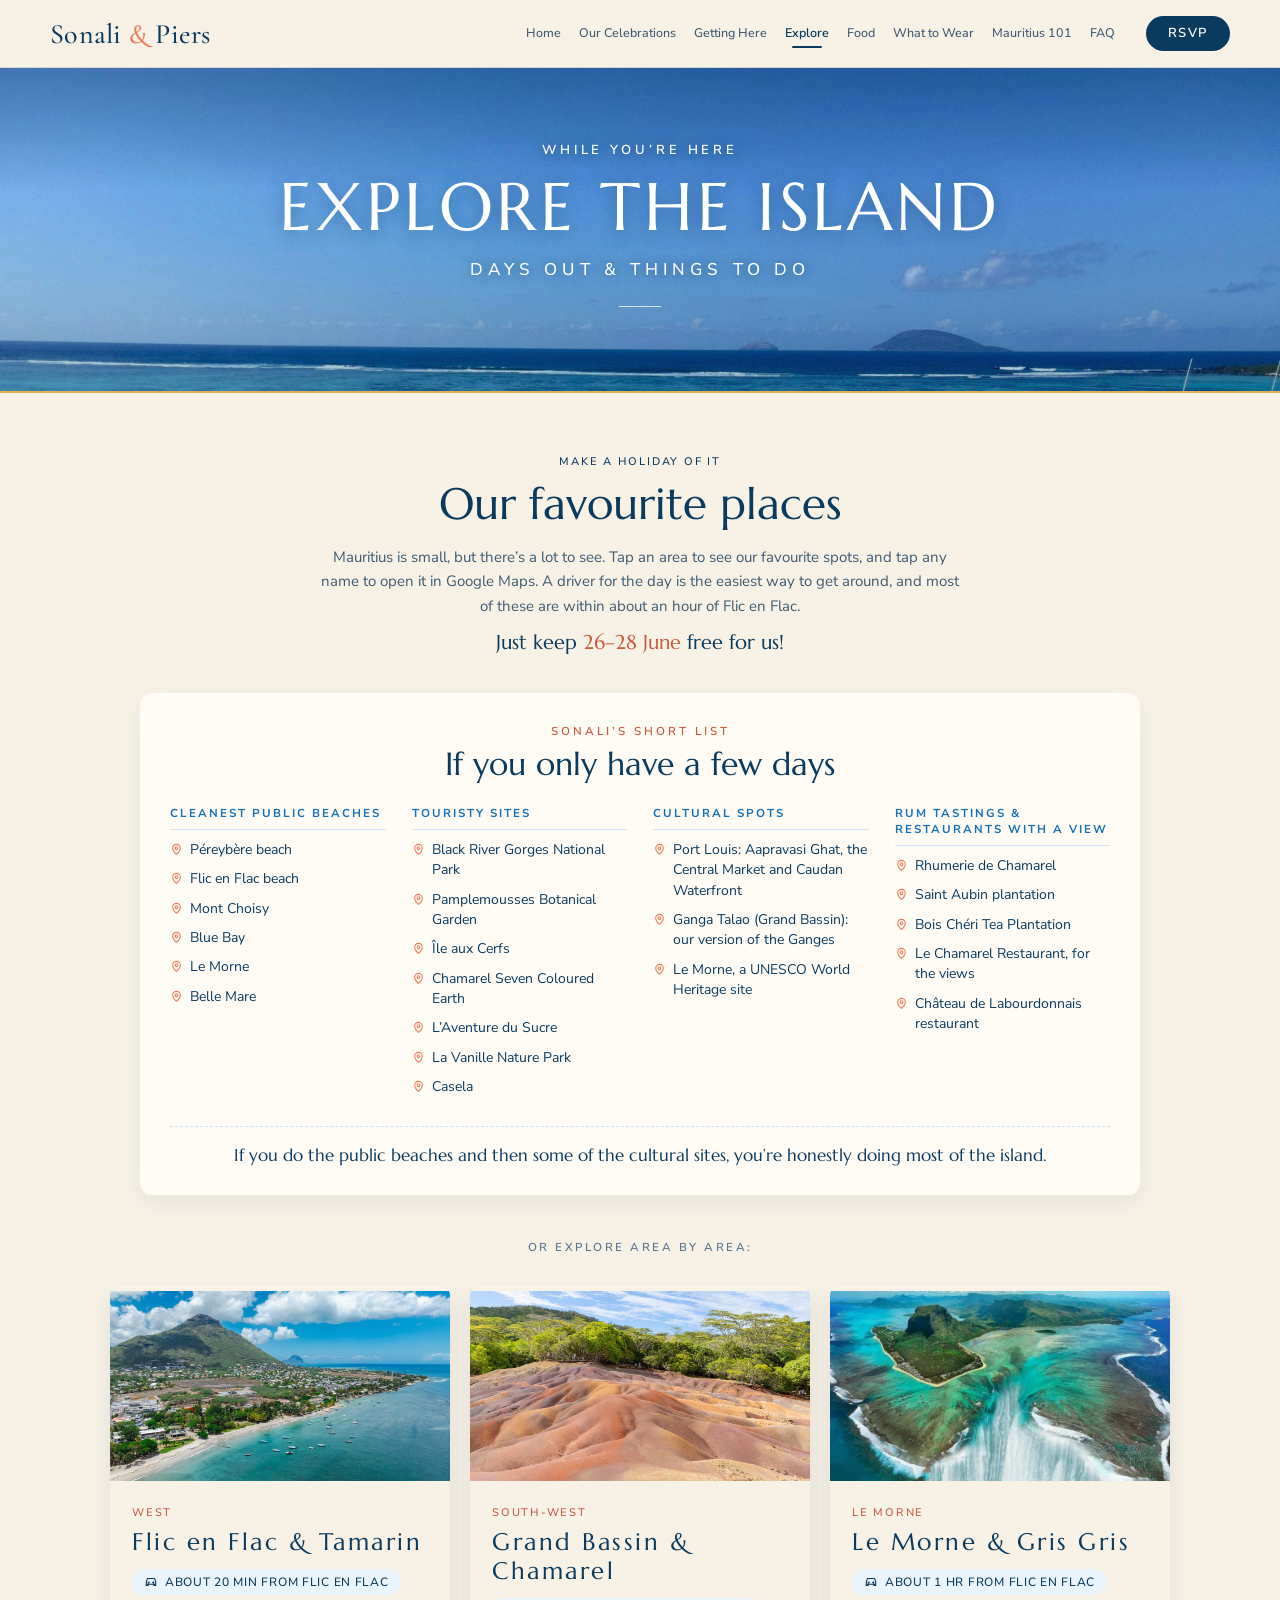
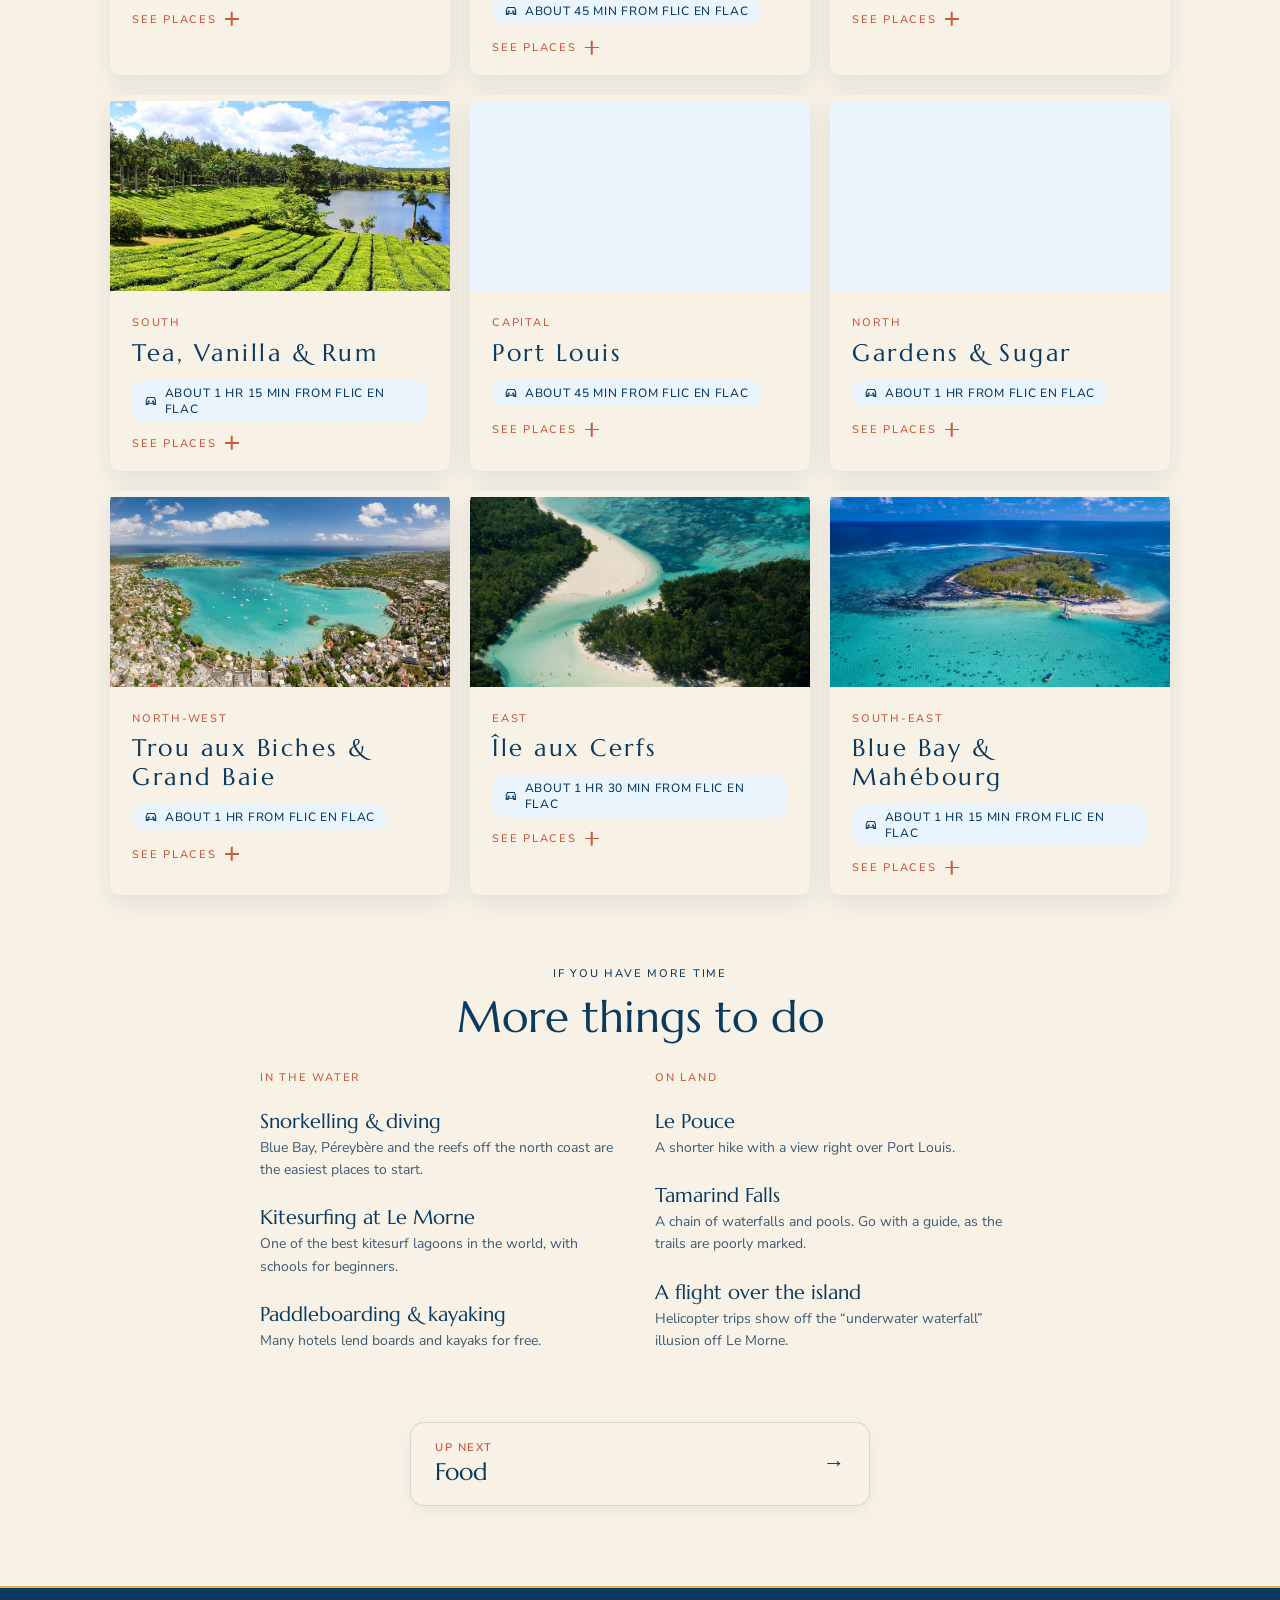
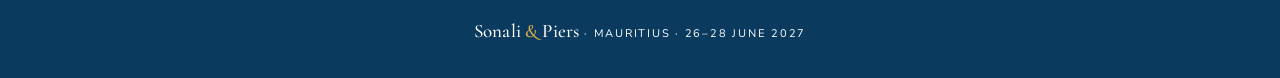
==== commit 2868d85b: "Hotels: website links for Sands Suites, La Pirogue, Sugar Beach, Sofitel Each card now has "Website"" ====
--- a/explore.html
+++ b/explore.html
@@ -32,8 +32,8 @@
 			href="https://fonts.googleapis.com/css2?family=Cormorant+Garamond:wght@500;600&family=Marcellus&family=Nunito+Sans:wght@300;400;600;700&family=Great+Vibes&display=swap"
 			rel="stylesheet" />
 		<link rel="icon" href="assets/images/favicon.svg" type="image/svg+xml" />
-		<link rel="stylesheet" href="assets/css/explore.css?v=20261110f" />
-		<link rel="stylesheet" href="assets/css/site.css?v=20261110f" />
+		<link rel="stylesheet" href="assets/css/explore.css?v=20261111a" />
+		<link rel="stylesheet" href="assets/css/site.css?v=20261111a" />
 </head>
 <body data-page="explore">
 		<header class="site-head">
@@ -59,7 +59,7 @@
 
 <a class="view-next" href="food.html"><small>Up next</small><b>Food</b><span aria-hidden="true">→</span></a></section></main>
 <footer><p><span class="fn">Sonali <span class="name-amp">&amp;</span> Piers</span> · MAURITIUS · 26–28 JUNE 2027</p></footer>
-<script src="assets/js/script.js?v=20261110f"></script>
-		<script src="assets/js/site.js?v=20261110f"></script>
-<script src="assets/js/explore.js?v=20261110f"></script>
+<script src="assets/js/script.js?v=20261111a"></script>
+		<script src="assets/js/site.js?v=20261111a"></script>
+<script src="assets/js/explore.js?v=20261111a"></script>
 </body></html>
--- a/assets/css/site.css
+++ b/assets/css/site.css
@@ -1124,3 +1124,14 @@
 	margin: 0;
 	flex: none;
 }
+
+/* Hotel cards: website and map links side by side */
+.stay-card-links {
+	display: flex;
+	flex-wrap: wrap;
+	gap: 6px 20px;
+	margin-top: 12px;
+}
+.stay-card .stay-card-links a {
+	margin-top: 0;
+}
